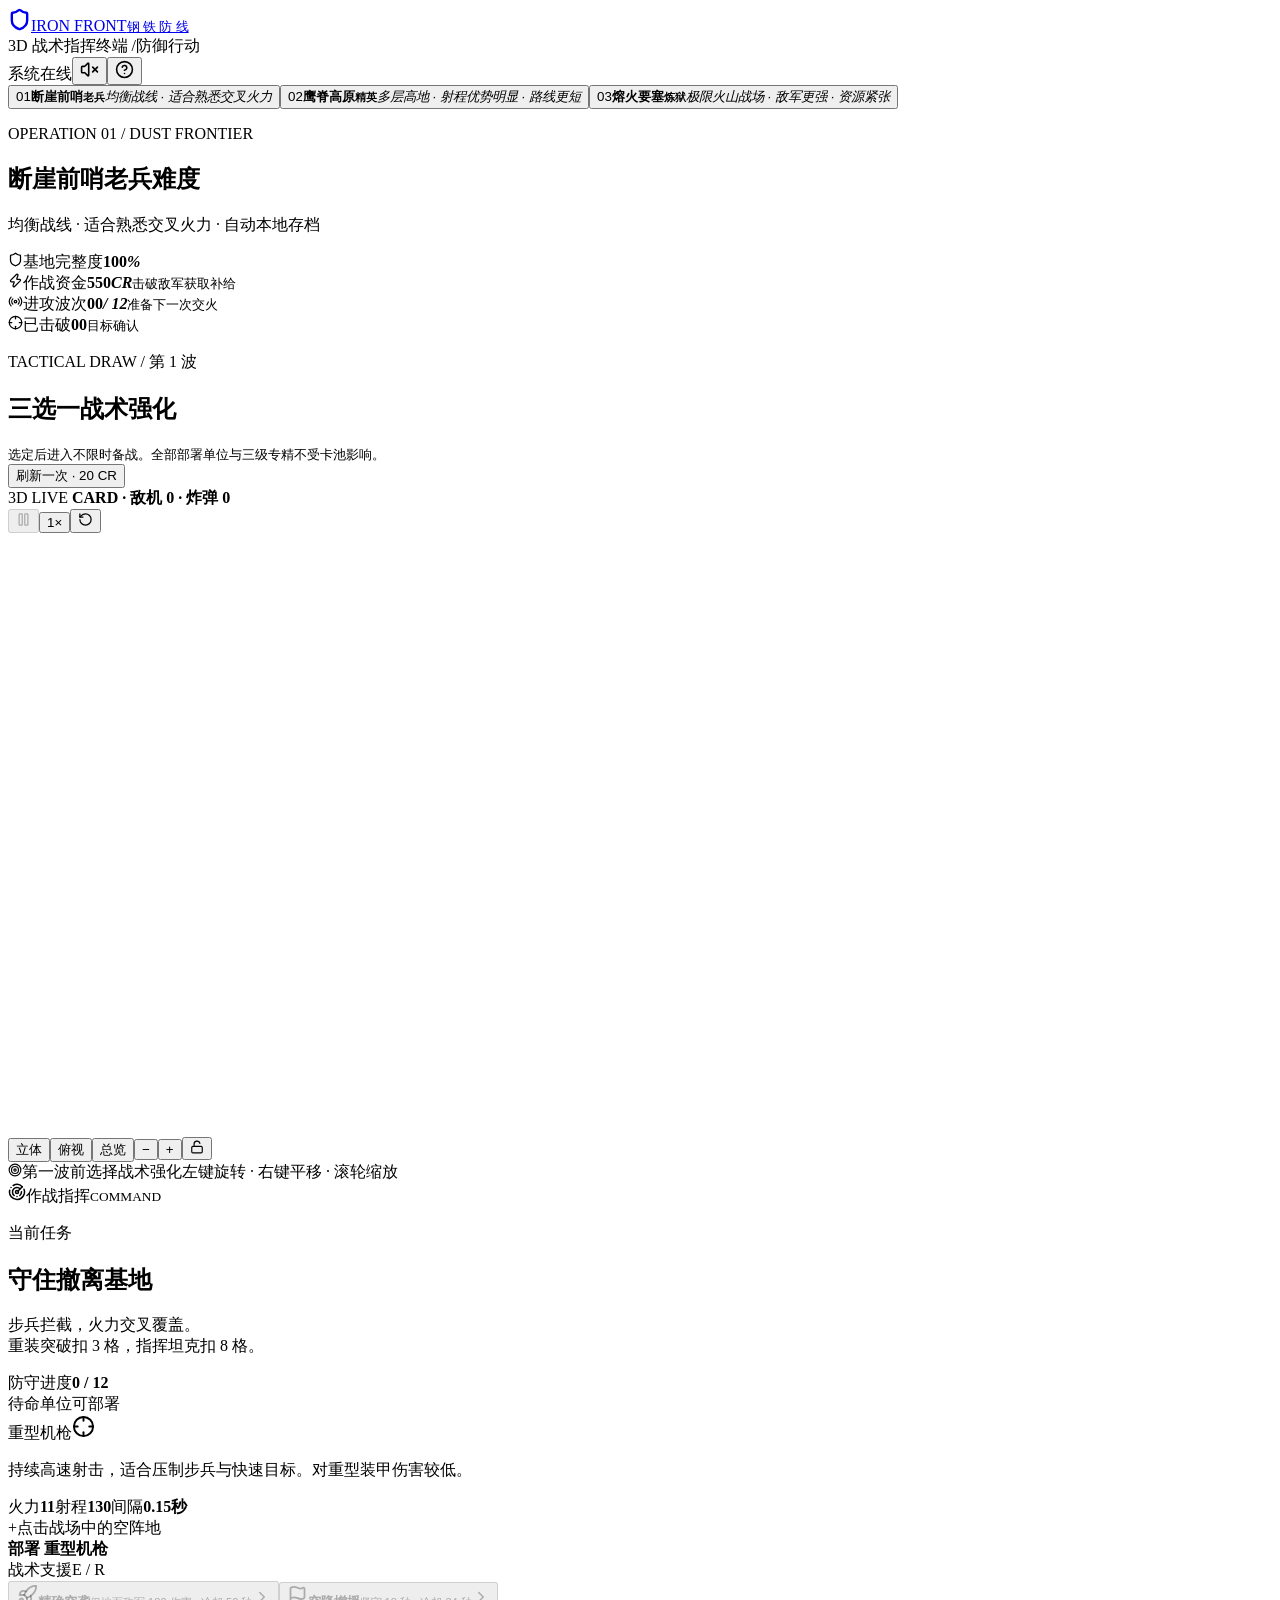
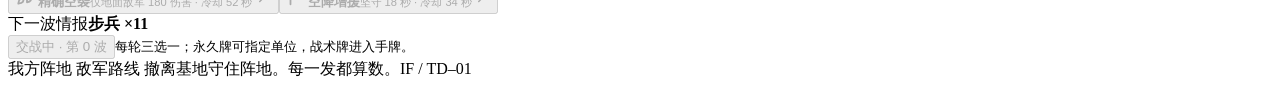
==== index.html @ 35dd3dc2 "Deploy roaming protected miners" ====
<!DOCTYPE html><html lang="zh-CN" class="dark"><head><meta charSet="utf-8"/><meta name="viewport" content="width=device-width, initial-scale=1"/><link rel="stylesheet" href="/iron-front-defense-3d/_next/static/css/index.DBnkW6WP.css" data-rsc-css-href="/iron-front-defense-3d/_next/static/css/index.DBnkW6WP.css" data-precedence="vite-rsc/importer-resources"/><link rel="modulepreload" fetchPriority="low" href="/iron-front-defense-3d/_next/static/chunks/index-6dhJN3xa.js"/><script src="/iron-front-defense-3d/_next/static/chunks/rolldown-runtime-C087nlSY.js" type="module" async=""></script><script src="/iron-front-defense-3d/_next/static/chunks/framework-DDif0IA6.js" type="module" async=""></script><link rel="modulepreload" href="/iron-front-defense-3d/_next/static/chunks/layout-segment-context-DAwZEQ5w.js" crossorigin=""/><link rel="modulepreload" href="/iron-front-defense-3d/_next/static/chunks/page-BDxdVLSa.js" crossorigin=""/><title>钢铁防线 · IRON FRONT</title><meta name="description" content="部署机枪、坦克、导弹与直升机，守住十二波进攻。现代战争塔防游戏。"/><script>Object.assign(((self[Symbol.for("vinext.navigationRuntime")]??={bootstrap:{routeManifest:null},functions:{}}).bootstrap.rsc??={rsc:[]}),{params:{},nav:{"pathname":"/","searchParams":[]}})</script><link rel="modulepreload" href="/iron-front-defense-3d/_next/static/chunks/index-6dhJN3xa.js" />
</head><body><main class="command-shell"><header class="topbar"><a class="brand" href="./" aria-label="钢铁防线首页"><span class="brand-mark"><svg xmlns="http://www.w3.org/2000/svg" width="23" height="23" viewBox="0 0 24 24" fill="none" stroke="currentColor" stroke-width="2.5" stroke-linecap="round" stroke-linejoin="round" class="lucide lucide-shield" aria-hidden="true"><path d="M20 13c0 5-3.5 7.5-7.66 8.95a1 1 0 0 1-.67-.01C7.5 20.5 4 18 4 13V6a1 1 0 0 1 1-1c2 0 4.5-1.2 6.24-2.72a1.17 1.17 0 0 1 1.52 0C14.51 3.81 17 5 19 5a1 1 0 0 1 1 1z"></path></svg></span><span>IRON FRONT<small>钢 铁 防 线</small></span></a><div class="header-mode"><span class="live-dot"></span>3D 战术指挥终端 <span class="separator">/</span><span>防御行动</span></div><div class="header-actions"><span class="online"><span class="live-dot"></span>系统在线</span><button class="icon-button" title="开启音效" aria-label="开启音效"><svg xmlns="http://www.w3.org/2000/svg" width="19" height="19" viewBox="0 0 24 24" fill="none" stroke="currentColor" stroke-width="2" stroke-linecap="round" stroke-linejoin="round" class="lucide lucide-volume-x" aria-hidden="true"><path d="M11 4.702a.705.705 0 0 0-1.203-.498L6.413 7.587A1.4 1.4 0 0 1 5.416 8H3a1 1 0 0 0-1 1v6a1 1 0 0 0 1 1h2.416a1.4 1.4 0 0 1 .997.413l3.383 3.384A.705.705 0 0 0 11 19.298z"></path><line x1="22" x2="16" y1="9" y2="15"></line><line x1="16" x2="22" y1="9" y2="15"></line></svg></button><button class="icon-button " aria-expanded="false" title="操作说明" aria-label="操作说明"><svg xmlns="http://www.w3.org/2000/svg" width="19" height="19" viewBox="0 0 24 24" fill="none" stroke="currentColor" stroke-width="2" stroke-linecap="round" stroke-linejoin="round" class="lucide lucide-circle-question-mark" aria-hidden="true"><circle cx="12" cy="12" r="10"></circle><path d="M9.09 9a3 3 0 0 1 5.83 1c0 2-3 3-3 3"></path><path d="M12 17h.01"></path></svg></button></div></header><section class="map-selector" aria-label="战役地图"><button class="active"><span>0<!-- -->1</span><strong>断崖前哨<small>老兵</small></strong><em>均衡战线 · 适合熟悉交叉火力</em></button><button class=""><span>0<!-- -->2</span><strong>鹰脊高原<small>精英</small></strong><em>多层高地 · 射程优势明显 · 路线更短</em></button><button class=""><span>0<!-- -->3</span><strong>熔火要塞<small>炼狱</small></strong><em>极限火山战场 · 敌军更强 · 资源紧张</em></button></section><section class="mission-bar"><div><p class="eyebrow">OPERATION 0<!-- -->1<!-- --> <span>/</span> <!-- -->DUST FRONTIER</p><h1>断崖前哨<span class="difficulty">老兵<!-- -->难度</span></h1><p class="mission-description">均衡战线 · 适合熟悉交叉火力<!-- --> · 自动本地存档</p></div><div class="stats"><div class="stat"><span><svg xmlns="http://www.w3.org/2000/svg" width="15" height="15" viewBox="0 0 24 24" fill="none" stroke="currentColor" stroke-width="2" stroke-linecap="round" stroke-linejoin="round" class="lucide lucide-shield" aria-hidden="true"><path d="M20 13c0 5-3.5 7.5-7.66 8.95a1 1 0 0 1-.67-.01C7.5 20.5 4 18 4 13V6a1 1 0 0 1 1-1c2 0 4.5-1.2 6.24-2.72a1.17 1.17 0 0 1 1.52 0C14.51 3.81 17 5 19 5a1 1 0 0 1 1 1z"></path></svg>基地完整度</span><strong class="mint">100<em>%</em></strong><div data-complete="" aria-valuemax="100" aria-valuemin="0" aria-valuenow="100" aria-valuetext="100%" role="progressbar" data-slot="progress" aria-label="基地完整度" class="flex flex-wrap gap-3 health-track"><div data-complete="" data-slot="progress-track" class="bg-muted h-1 rounded-full relative flex w-full items-center overflow-x-hidden"><div data-complete="" style="inset-inline-start:0;height:inherit;width:100%" data-slot="progress-indicator" class="bg-primary h-full transition-all"></div></div><span role="presentation" style="clip-path:inset(50%);overflow:hidden;white-space:nowrap;border:0;padding:0;width:1px;height:1px;margin:-1px;position:fixed;top:0;left:0">x</span></div></div><div class="stat"><span><svg xmlns="http://www.w3.org/2000/svg" width="15" height="15" viewBox="0 0 24 24" fill="none" stroke="currentColor" stroke-width="2" stroke-linecap="round" stroke-linejoin="round" class="lucide lucide-zap" aria-hidden="true"><path d="M15.914 4a1.5 1.5 0 00-2.474-1.561l-9 9A1.5 1.5 0 005.5 14h4.002a.5.5 0 01.471.666L8.086 20a1.5 1.5 0 002.475 1.56l9-9A1.5 1.5 0 0018.5 10h-3.997a.5.5 0 01-.472-.667z"></path></svg>作战资金</span><strong class="amber">550<em>CR</em></strong><small>击破敌军获取补给</small></div><div class="stat"><span><svg xmlns="http://www.w3.org/2000/svg" width="15" height="15" viewBox="0 0 24 24" fill="none" stroke="currentColor" stroke-width="2" stroke-linecap="round" stroke-linejoin="round" class="lucide lucide-radio" aria-hidden="true"><path d="M16.247 7.761a6 6 0 0 1 0 8.478"></path><path d="M19.075 4.933a10 10 0 0 1 0 14.134"></path><path d="M4.925 19.067a10 10 0 0 1 0-14.134"></path><path d="M7.753 16.239a6 6 0 0 1 0-8.478"></path><circle cx="12" cy="12" r="2"></circle></svg>进攻波次</span><strong>00<em>/ 12</em></strong><small>准备下一次交火</small></div><div class="stat kill-stat"><span><svg xmlns="http://www.w3.org/2000/svg" width="15" height="15" viewBox="0 0 24 24" fill="none" stroke="currentColor" stroke-width="2" stroke-linecap="round" stroke-linejoin="round" class="lucide lucide-crosshair" aria-hidden="true"><circle cx="12" cy="12" r="10"></circle><line x1="22" x2="18" y1="12" y2="12"></line><line x1="6" x2="2" y1="12" y2="12"></line><line x1="12" x2="12" y1="6" y2="2"></line><line x1="12" x2="12" y1="22" y2="18"></line></svg>已击破</span><strong>00</strong><small>目标确认</small></div></div></section><section class="card-draft" role="dialog" aria-modal="true" aria-label="本轮战术抽卡"><div class="draft-header"><div><p class="eyebrow">TACTICAL DRAW / 第 <!-- -->1<!-- --> 波</p><h2>三选一战术强化</h2><small>选定后进入不限时备战。全部部署单位与三级专精不受卡池影响。</small></div><button>刷新一次 · <!-- -->20<!-- --> CR</button></div><div class="draft-grid"></div></section><div class="game-layout"><section class="battle-column" aria-label="战场与武器部署"><div class="battlefield"><div class="battle-hud"><span><span class="live-dot"></span>3D LIVE<!-- --> <b>CARD<!-- --> · 敌机 <!-- -->0<!-- --> · 炸弹<!-- --> <!-- -->0</b></span><div><button class="map-control" disabled="" aria-label="暂停游戏"><svg xmlns="http://www.w3.org/2000/svg" width="15" height="15" viewBox="0 0 24 24" fill="none" stroke="currentColor" stroke-width="2" stroke-linecap="round" stroke-linejoin="round" class="lucide lucide-pause" aria-hidden="true"><rect x="14" y="3" width="5" height="18" rx="1"></rect><rect x="5" y="3" width="5" height="18" rx="1"></rect></svg></button><button class="map-control speed" aria-label="切换游戏速度">1<!-- -->×</button><button class="map-control" aria-label="重新开始" title="重新开始"><svg xmlns="http://www.w3.org/2000/svg" width="15" height="15" viewBox="0 0 24 24" fill="none" stroke="currentColor" stroke-width="2" stroke-linecap="round" stroke-linejoin="round" class="lucide lucide-rotate-ccw" aria-hidden="true"><path d="M3 12a9 9 0 1 0 9-9 9.75 9.75 0 0 0-6.74 2.74L3 8"></path><path d="M3 3v5h5"></path></svg></button></div></div><div class="map-surface three-dimensional "><canvas width="960" height="600" aria-label="3D 战场，拖动旋转视角，滚轮缩放；点击阵地部署单位"></canvas><div class="deployment-pads "><button class="deployment-pad " style="left:0%;top:0%;display:none" title="部署阵地 1" aria-label="选择阵地1并打开单位列表"></button><button class="deployment-pad " style="left:0%;top:0%;display:none" title="部署阵地 2" aria-label="选择阵地2并打开单位列表"></button><button class="deployment-pad " style="left:0%;top:0%;display:none" title="部署阵地 3" aria-label="选择阵地3并打开单位列表"></button><button class="deployment-pad " style="left:0%;top:0%;display:none" title="部署阵地 4" aria-label="选择阵地4并打开单位列表"></button><button class="deployment-pad " style="left:0%;top:0%;display:none" title="部署阵地 5" aria-label="选择阵地5并打开单位列表"></button><button class="deployment-pad " style="left:0%;top:0%;display:none" title="部署阵地 6" aria-label="选择阵地6并打开单位列表"></button><button class="deployment-pad " style="left:0%;top:0%;display:none" title="部署阵地 7" aria-label="选择阵地7并打开单位列表"></button><button class="deployment-pad " style="left:0%;top:0%;display:none" title="部署阵地 8" aria-label="选择阵地8并打开单位列表"></button><button class="deployment-pad " style="left:0%;top:0%;display:none" title="部署阵地 9" aria-label="选择阵地9并打开单位列表"></button><button class="deployment-pad " style="left:0%;top:0%;display:none" title="部署阵地 10" aria-label="选择阵地10并打开单位列表"></button><button class="deployment-pad " style="left:0%;top:0%;display:none" title="部署阵地 11" aria-label="选择阵地11并打开单位列表"></button><button class="deployment-pad " style="left:0%;top:0%;display:none" title="部署阵地 12" aria-label="选择阵地12并打开单位列表"></button><button class="deployment-pad " style="left:0%;top:0%;display:none" title="部署阵地 13" aria-label="选择阵地13并打开单位列表"></button><button class="deployment-pad " style="left:0%;top:0%;display:none" title="部署阵地 14" aria-label="选择阵地14并打开单位列表"></button></div><div class="camera-toolbar"><button class="chosen">立体</button><button class="">俯视</button><button class="">总览</button><span></span><button aria-label="缩小视角">−</button><button aria-label="放大视角">+</button><span></span><button class="" aria-label="锁定游戏视角" title="锁定游戏视角"><svg xmlns="http://www.w3.org/2000/svg" width="14" height="14" viewBox="0 0 24 24" fill="none" stroke="currentColor" stroke-width="2" stroke-linecap="round" stroke-linejoin="round" class="lucide lucide-lock-open" aria-hidden="true"><rect width="18" height="11" x="3" y="11" rx="2" ry="2"></rect><path d="M7 11V7a5 5 0 0 1 9.9-1"></path></svg></button></div></div><div class="map-bottom"><span><svg xmlns="http://www.w3.org/2000/svg" width="14" height="14" viewBox="0 0 24 24" fill="none" stroke="currentColor" stroke-width="2" stroke-linecap="round" stroke-linejoin="round" class="lucide lucide-target" aria-hidden="true"><circle cx="12" cy="12" r="10"></circle><circle cx="12" cy="12" r="6"></circle><circle cx="12" cy="12" r="2"></circle></svg><span role="status">第一波前选择战术强化</span></span><span class="map-coordinate">左键旋转 · 右键平移 · 滚轮缩放</span></div></div></section><aside class="command-panel"><div class="panel-title"><span><svg xmlns="http://www.w3.org/2000/svg" width="18" height="18" viewBox="0 0 24 24" fill="none" stroke="currentColor" stroke-width="2" stroke-linecap="round" stroke-linejoin="round" class="lucide lucide-radar" aria-hidden="true"><path d="M19.07 4.93A10 10 0 0 0 6.99 3.34"></path><path d="M4 6h.01"></path><path d="M2.29 9.62A10 10 0 1 0 21.31 8.35"></path><path d="M16.24 7.76A6 6 0 1 0 8.23 16.67"></path><path d="M12 18h.01"></path><path d="M17.99 11.66A6 6 0 0 1 15.77 16.67"></path><circle cx="12" cy="12" r="2"></circle><path d="m13.41 10.59 5.66-5.66"></path></svg>作战指挥</span><small>COMMAND</small></div><section class="objective"><p class="eyebrow">当前任务</p><h2>守住撤离基地</h2><p>步兵拦截，火力交叉覆盖。<br/>重装突破扣 3 格，指挥坦克扣 8 格。</p><div class="objective-progress"><span>防守进度</span><strong>0<!-- --> / 12</strong></div><div class="wave-segments"><i class=""></i><i class=""></i><i class=""></i><i class=""></i><i class=""></i><i class=""></i><i class=""></i><i class=""></i><i class=""></i><i class=""></i><i class=""></i><i class=""></i></div></section><section class="unit-details"><div class="section-label"><span>待命单位</span><span class="mint">可部署</span></div><div class="unit-title"><span>重型机枪</span><svg xmlns="http://www.w3.org/2000/svg" width="23" height="23" viewBox="0 0 24 24" fill="none" stroke="currentColor" stroke-width="2" stroke-linecap="round" stroke-linejoin="round" class="lucide lucide-crosshair" aria-hidden="true"><circle cx="12" cy="12" r="10"></circle><line x1="22" x2="18" y1="12" y2="12"></line><line x1="6" x2="2" y1="12" y2="12"></line><line x1="12" x2="12" y1="6" y2="2"></line><line x1="12" x2="12" y1="22" y2="18"></line></svg></div><p>持续高速射击，适合压制步兵与快速目标。对重型装甲伤害较低。</p><div class="unit-stats"><span>火力<strong>11</strong></span><span>射程<strong>130</strong></span><span>间隔<strong>0.15<!-- -->秒</strong></span></div><div class="deploy-tip"><span class="plus-box">+</span><span>点击战场中的空阵地<br/><strong>部署 <!-- -->重型机枪</strong></span></div></section><section class="air-support"><div class="section-label"><span>战术支援</span><span class="support-key">E / R</span></div><button disabled=""><span class="air-icon"><svg xmlns="http://www.w3.org/2000/svg" width="22" height="22" viewBox="0 0 24 24" fill="none" stroke="currentColor" stroke-width="2" stroke-linecap="round" stroke-linejoin="round" class="lucide lucide-rocket" aria-hidden="true"><path d="M12 15v5s3.03-.55 4-2c1.08-1.62 0-5 0-5"></path><path d="M4.5 16.5c-1.5 1.26-2 5-2 5s3.74-.5 5-2c.71-.84.7-2.13-.09-2.91a2.18 2.18 0 0 0-2.91-.09"></path><path d="M9 12a22 22 0 0 1 2-3.95A12.88 12.88 0 0 1 22 2c0 2.72-.78 7.5-6 11a22.4 22.4 0 0 1-4 2z"></path><path d="M9 12H4s.55-3.03 2-4c1.62-1.08 5 .05 5 .05"></path></svg></span><span><strong>精确空袭</strong><small>仅地面敌军 180 伤害 · 冷却 52 秒</small></span><svg xmlns="http://www.w3.org/2000/svg" width="18" height="18" viewBox="0 0 24 24" fill="none" stroke="currentColor" stroke-width="2" stroke-linecap="round" stroke-linejoin="round" class="lucide lucide-chevron-right" aria-hidden="true"><path d="m9 18 6-6-6-6"></path></svg></button><button disabled=""><span class="air-icon"><svg xmlns="http://www.w3.org/2000/svg" width="21" height="21" viewBox="0 0 24 24" fill="none" stroke="currentColor" stroke-width="2" stroke-linecap="round" stroke-linejoin="round" class="lucide lucide-flag" aria-hidden="true"><path d="M4 22V4a1 1 0 0 1 .4-.8A6 6 0 0 1 8 2c3 0 5 2 7.333 2q2 0 3.067-.8A1 1 0 0 1 20 4v10a1 1 0 0 1-.4.8A6 6 0 0 1 16 16c-3 0-5-2-8-2a6 6 0 0 0-4 1.528"></path></svg></span><span><strong>空降增援</strong><small>坚守 18 秒 · 冷却 34 秒</small></span><svg xmlns="http://www.w3.org/2000/svg" width="18" height="18" viewBox="0 0 24 24" fill="none" stroke="currentColor" stroke-width="2" stroke-linecap="round" stroke-linejoin="round" class="lucide lucide-chevron-right" aria-hidden="true"><path d="m9 18 6-6-6-6"></path></svg></button></section><div class="wave-control"><div class="next-wave"><span>下一波情报</span><strong>步兵 ×11</strong></div><button class="primary start-wave" disabled=""><span class="live-dot"></span>交战中 · 第 <!-- -->0<!-- --> 波</button><small>每轮三选一；永久牌可指定单位，战术牌进入手牌。</small></div></aside></div><footer><span><span class="legend-dot friendly"></span>我方阵地 <span class="legend-dot hostile"></span>敌军路线 <span class="legend-dot base"></span>撤离基地</span><span>守住阵地。每一发都算数。<span class="footer-code">IF / TD–01</span></span></footer></main><script type="module" src="/iron-front-defense-3d/_next/static/chunks/index-6dhJN3xa.js" id="_R_" async=""></script><script>((self[Symbol.for("vinext.navigationRuntime")]??={bootstrap:{routeManifest:null},functions:{}}).bootstrap.rsc??={rsc:[]}).rsc.push("2:I[\"3bb4c73cb361\",[],\"Children\",1]\n")</script><script>((self[Symbol.for("vinext.navigationRuntime")]??={bootstrap:{routeManifest:null},functions:{}}).bootstrap.rsc??={rsc:[]}).rsc.push("3:I[\"0bef8629d058\",[],\"GlobalErrorBoundary\",1]\n")</script><script>((self[Symbol.for("vinext.navigationRuntime")]??={bootstrap:{routeManifest:null},functions:{}}).bootstrap.rsc??={rsc:[]}).rsc.push("4:I[\"a7f3f1d63985\",[],\"default\",1]\n")</script><script>((self[Symbol.for("vinext.navigationRuntime")]??={bootstrap:{routeManifest:null},functions:{}}).bootstrap.rsc??={rsc:[]}).rsc.push("5:I[\"0bef8629d058\",[],\"ErrorBoundary\",1]\n")</script><script>((self[Symbol.for("vinext.navigationRuntime")]??={bootstrap:{routeManifest:null},functions:{}}).bootstrap.rsc??={rsc:[]}).rsc.push("6:I[\"bcc88b3729e4\",[],\"LayoutSegmentProvider\",1]\n")</script><script>((self[Symbol.for("vinext.navigationRuntime")]??={bootstrap:{routeManifest:null},functions:{}}).bootstrap.rsc??={rsc:[]}).rsc.push("7:I[\"3bb4c73cb361\",[],\"Slot\",1]\n")</script><script>((self[Symbol.for("vinext.navigationRuntime")]??={bootstrap:{routeManifest:null},functions:{}}).bootstrap.rsc??={rsc:[]}).rsc.push("8:I[\"0bef8629d058\",[],\"NotFoundBoundary\",1]\n")</script><script>((self[Symbol.for("vinext.navigationRuntime")]??={bootstrap:{routeManifest:null},functions:{}}).bootstrap.rsc??={rsc:[]}).rsc.push("9:I[\"fdec6512cad3\",[],\"AppRouterScrollTarget\",1]\n")</script><script>((self[Symbol.for("vinext.navigationRuntime")]??={bootstrap:{routeManifest:null},functions:{}}).bootstrap.rsc??={rsc:[]}).rsc.push("a:I[\"0bef8629d058\",[],\"RedirectBoundary\",1]\n")</script><script>((self[Symbol.for("vinext.navigationRuntime")]??={bootstrap:{routeManifest:null},functions:{}}).bootstrap.rsc??={rsc:[]}).rsc.push(":HL[\"/iron-front-defense-3d/_next/static/css/index.DBnkW6WP.css\",\"style\"     ]\n")</script><script>((self[Symbol.for("vinext.navigationRuntime")]??={bootstrap:{routeManifest:null},functions:{}}).bootstrap.rsc??={rsc:[]}).rsc.push("0:{\"page:/\":\"$L1\",\"layout:/\":[[[\"$\",\"link\",\"css:/iron-front-defense-3d/_next/static/css/index.DBnkW6WP.css\",{\"rel\":\"stylesheet\",\"precedence\":\"vite-rsc/importer-resources\",\"href\":\"/iron-front-defense-3d/_next/static/css/index.DBnkW6WP.css\",\"data-rsc-css-href\":\"/iron-front-defense-3d/_next/static/css/index.DBnkW6WP.css\"}],\"$undefined\"],[\"$\",\"html\",null,{\"lang\":\"zh-CN\",\"className\":\"dark\",\"children\":[\"$\",\"body\",null,{\"children\":[\"$\",\"$L2\",null,{}]}]}]],\"route:/\":[[[\"$\",\"meta\",null,{\"charSet\":\"utf-8\"}],[[\"$\",\"title\",\"0\",{\"children\":\"钢铁防线 · IRON FRONT\"}],[\"$\",\"meta\",\"1\",{\"name\":\"description\",\"content\":\"部署机枪、坦克、导弹与直升机，守住十二波进攻。现代战争塔防游戏。\"}]],[[\"$\",\"meta\",\"0\",{\"name\":\"viewport\",\"content\":\"width=device-width, initial-scale=1\"}]]],[\"$\",\"$L3\",null,{\"fallback\":\"$4\",\"children\":[\"$\",\"$L5\",null,{\"fallback\":\"$4\",\"children\":[\"$\",\"$L6\",null,{\"providerId\":\"layout:/\",\"segmentMap\":{\"children\":[]},\"children\":[\"$\",\"$L7\",null,{\"id\":\"layout:/\",\"parallelSlots\":\"$undefined\",\"children\":[\"$\",\"$L8\",null,{\"resetKey\":\"\",\"fallback\":[[\"$\",\"title\",null,{\"children\":\"404: This page could not be found.\"}],[\"$\",\"div\",null,{\"style\":{\"fontFamily\":\"system-ui,\\\"Segoe UI\\\",Roboto,Helvetica,Arial,sans-serif,\\\"Apple Color Emoji\\\",\\\"Segoe UI Emoji\\\"\",\"height\":\"100vh\",\"textAlign\":\"center\",\"display\":\"flex\",\"flexDirection\":\"column\",\"alignItems\":\"center\",\"justifyContent\":\"center\"},\"children\":[\"$\",\"div\",null,{\"children\":[[\"$\",\"style\",null,{\"dangerouslySetInnerHTML\":{\"__html\":\"body{color:#000;background:#fff;margin:0}.next-error-h1{border-right:1px solid rgba(0,0,0,.3)}@media (prefers-color-scheme:dark){body{color:#fff;background:#000}.next-error-h1{border-right:1px solid rgba(255,255,255,.3)}}\"}}],[\"$\",\"h1\",null,{\"className\":\"next-error-h1\",\"style\":{\"display\":\"inline-block\",\"margin\":\"0 20px 0 0\",\"padding\":\"0 23px 0 0\",\"fontSize\":24,\"fontWeight\":500,\"verticalAlign\":\"top\",\"lineHeight\":\"49px\"},\"children\":404}],[\"$\",\"div\",null,{\"style\":{\"display\":\"inline-block\"},\"children\":[\"$\",\"h2\",null,{\"style\":{\"fontSize\":14,\"fontWeight\":400,\"lineHeight\":\"49px\",\"margin\":0},\"children\":\"This page could not be found.\"}]}]]}]}]],\"children\":[\"$\",\"$L9\",null,{\"children\":[\"$\",\"$La\",null,{\"children\":[[\"$\",\"$L6\",null,{\"providerId\":\"page:/\",\"segmentMap\":{\"children\":[\"__PAGE__\"]},\"children\":[\"$\",\"$L7\",null,{\"id\":\"page:/\"}]}],null]}]}]}]}]}]}]}],null,null],\"__route\":\"route:/\",\"__interceptionContext\":null,\"__layoutIds\":[\"layout:/\"],\"__rootLayout\":\"/\",\"__bfcacheSegmentIdentities\":{\"layout:/\":\"[\\\"layout\\\",\\\"layout:/\\\",\\\"root-boundary:/\\\",\\\"\\\"]\",\"page:/\":\"[\\\"page\\\",\\\"page:/\\\",\\\"root-boundary:/\\\",\\\"\\\"]\"},\"__srcPage\":[\"page\"],\"__layoutFlags\":{\"layout:/\":\"s\"},\"__artifactCompatibility\":{\"schemaVersion\":1,\"graphVersion\":\"app-route-graph:1177fd80f83fa7b0\",\"deploymentVersion\":\"ec0ced28-0fc9-4fa0-a1a7-cfcd2005d824\",\"appElementsSchemaVersion\":1,\"rscPayloadSchemaVersion\":1,\"rootBoundaryId\":\"/\",\"renderEpoch\":null}}\n")</script><script>((self[Symbol.for("vinext.navigationRuntime")]??={bootstrap:{routeManifest:null},functions:{}}).bootstrap.rsc??={rsc:[]}).rsc.push("b:I[\"6efdf509a785\",[],\"default\",1]\n")</script><script>((self[Symbol.for("vinext.navigationRuntime")]??={bootstrap:{routeManifest:null},functions:{}}).bootstrap.rsc??={rsc:[]}).rsc.push("1:[\"$\",\"$Lb\",null,{\"params\":\"$@c\",\"searchParams\":\"$@d\"}]\n")</script><script>((self[Symbol.for("vinext.navigationRuntime")]??={bootstrap:{routeManifest:null},functions:{}}).bootstrap.rsc??={rsc:[]}).rsc.push("c:{}\n")</script><script>((self[Symbol.for("vinext.navigationRuntime")]??={bootstrap:{routeManifest:null},functions:{}}).bootstrap.rsc??={rsc:[]}).rsc.push("d:{}\n")</script><script>Object.assign(((self[Symbol.for("vinext.navigationRuntime")]??={bootstrap:{routeManifest:null},functions:{}}).bootstrap.rsc??={rsc:[]}),{"initialCacheKind":"dynamic"});((self[Symbol.for("vinext.navigationRuntime")]??={bootstrap:{routeManifest:null},functions:{}}).bootstrap.rsc??={rsc:[]}).done=true</script></body></html>
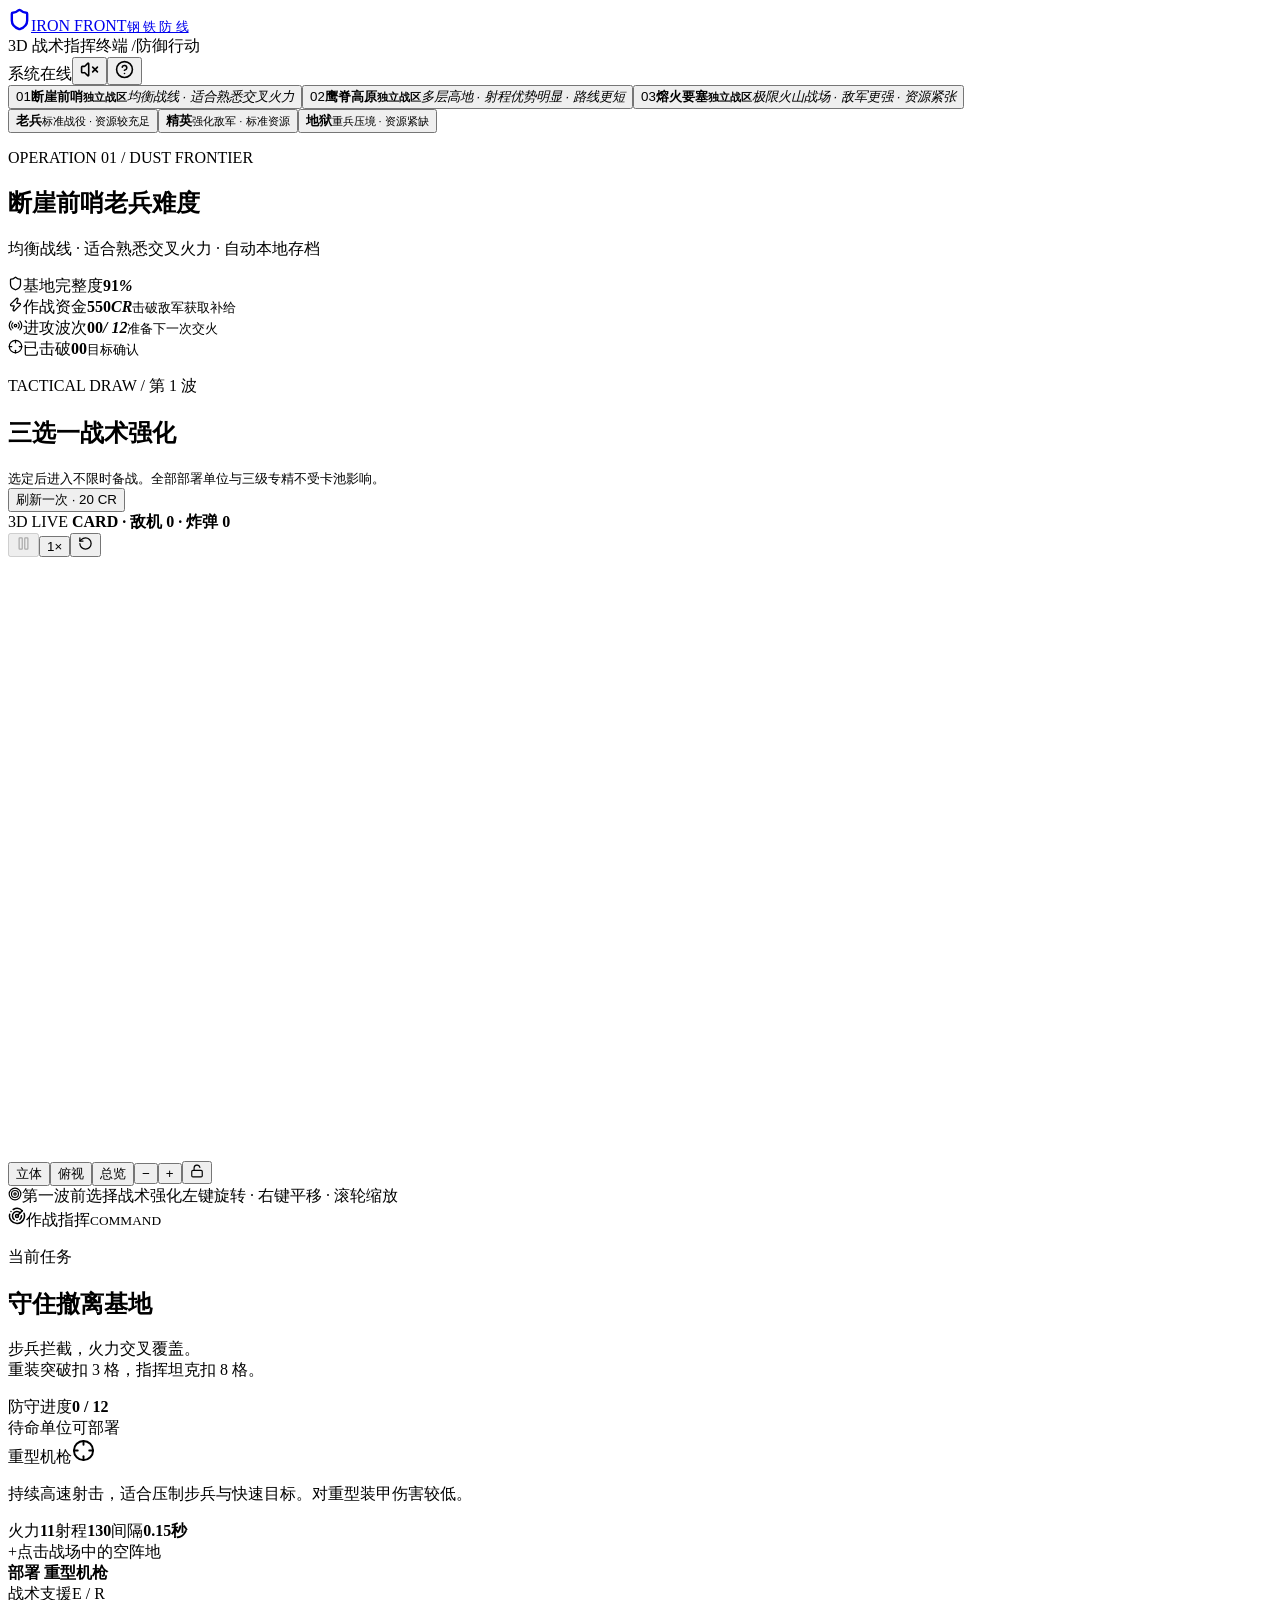
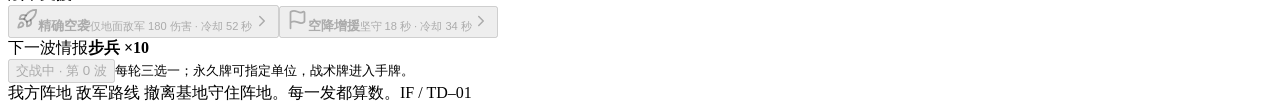
==== commit 12cf9c6c: "Deploy three difficulty modes" ====
--- a/index.html
+++ b/index.html
@@ -1,2 +1,2 @@
-<!DOCTYPE html><html lang="zh-CN" class="dark"><head><meta charSet="utf-8"/><meta name="viewport" content="width=device-width, initial-scale=1"/><link rel="stylesheet" href="/iron-front-defense-3d/_next/static/css/index.DBnkW6WP.css" data-rsc-css-href="/iron-front-defense-3d/_next/static/css/index.DBnkW6WP.css" data-precedence="vite-rsc/importer-resources"/><link rel="modulepreload" fetchPriority="low" href="/iron-front-defense-3d/_next/static/chunks/index-6dhJN3xa.js"/><script src="/iron-front-defense-3d/_next/static/chunks/rolldown-runtime-C087nlSY.js" type="module" async=""></script><script src="/iron-front-defense-3d/_next/static/chunks/framework-DDif0IA6.js" type="module" async=""></script><link rel="modulepreload" href="/iron-front-defense-3d/_next/static/chunks/layout-segment-context-DAwZEQ5w.js" crossorigin=""/><link rel="modulepreload" href="/iron-front-defense-3d/_next/static/chunks/page-BDxdVLSa.js" crossorigin=""/><title>钢铁防线 · IRON FRONT</title><meta name="description" content="部署机枪、坦克、导弹与直升机，守住十二波进攻。现代战争塔防游戏。"/><script>Object.assign(((self[Symbol.for("vinext.navigationRuntime")]??={bootstrap:{routeManifest:null},functions:{}}).bootstrap.rsc??={rsc:[]}),{params:{},nav:{"pathname":"/","searchParams":[]}})</script><link rel="modulepreload" href="/iron-front-defense-3d/_next/static/chunks/index-6dhJN3xa.js" />
-</head><body><main class="command-shell"><header class="topbar"><a class="brand" href="./" aria-label="钢铁防线首页"><span class="brand-mark"><svg xmlns="http://www.w3.org/2000/svg" width="23" height="23" viewBox="0 0 24 24" fill="none" stroke="currentColor" stroke-width="2.5" stroke-linecap="round" stroke-linejoin="round" class="lucide lucide-shield" aria-hidden="true"><path d="M20 13c0 5-3.5 7.5-7.66 8.95a1 1 0 0 1-.67-.01C7.5 20.5 4 18 4 13V6a1 1 0 0 1 1-1c2 0 4.5-1.2 6.24-2.72a1.17 1.17 0 0 1 1.52 0C14.51 3.81 17 5 19 5a1 1 0 0 1 1 1z"></path></svg></span><span>IRON FRONT<small>钢 铁 防 线</small></span></a><div class="header-mode"><span class="live-dot"></span>3D 战术指挥终端 <span class="separator">/</span><span>防御行动</span></div><div class="header-actions"><span class="online"><span class="live-dot"></span>系统在线</span><button class="icon-button" title="开启音效" aria-label="开启音效"><svg xmlns="http://www.w3.org/2000/svg" width="19" height="19" viewBox="0 0 24 24" fill="none" stroke="currentColor" stroke-width="2" stroke-linecap="round" stroke-linejoin="round" class="lucide lucide-volume-x" aria-hidden="true"><path d="M11 4.702a.705.705 0 0 0-1.203-.498L6.413 7.587A1.4 1.4 0 0 1 5.416 8H3a1 1 0 0 0-1 1v6a1 1 0 0 0 1 1h2.416a1.4 1.4 0 0 1 .997.413l3.383 3.384A.705.705 0 0 0 11 19.298z"></path><line x1="22" x2="16" y1="9" y2="15"></line><line x1="16" x2="22" y1="9" y2="15"></line></svg></button><button class="icon-button " aria-expanded="false" title="操作说明" aria-label="操作说明"><svg xmlns="http://www.w3.org/2000/svg" width="19" height="19" viewBox="0 0 24 24" fill="none" stroke="currentColor" stroke-width="2" stroke-linecap="round" stroke-linejoin="round" class="lucide lucide-circle-question-mark" aria-hidden="true"><circle cx="12" cy="12" r="10"></circle><path d="M9.09 9a3 3 0 0 1 5.83 1c0 2-3 3-3 3"></path><path d="M12 17h.01"></path></svg></button></div></header><section class="map-selector" aria-label="战役地图"><button class="active"><span>0<!-- -->1</span><strong>断崖前哨<small>老兵</small></strong><em>均衡战线 · 适合熟悉交叉火力</em></button><button class=""><span>0<!-- -->2</span><strong>鹰脊高原<small>精英</small></strong><em>多层高地 · 射程优势明显 · 路线更短</em></button><button class=""><span>0<!-- -->3</span><strong>熔火要塞<small>炼狱</small></strong><em>极限火山战场 · 敌军更强 · 资源紧张</em></button></section><section class="mission-bar"><div><p class="eyebrow">OPERATION 0<!-- -->1<!-- --> <span>/</span> <!-- -->DUST FRONTIER</p><h1>断崖前哨<span class="difficulty">老兵<!-- -->难度</span></h1><p class="mission-description">均衡战线 · 适合熟悉交叉火力<!-- --> · 自动本地存档</p></div><div class="stats"><div class="stat"><span><svg xmlns="http://www.w3.org/2000/svg" width="15" height="15" viewBox="0 0 24 24" fill="none" stroke="currentColor" stroke-width="2" stroke-linecap="round" stroke-linejoin="round" class="lucide lucide-shield" aria-hidden="true"><path d="M20 13c0 5-3.5 7.5-7.66 8.95a1 1 0 0 1-.67-.01C7.5 20.5 4 18 4 13V6a1 1 0 0 1 1-1c2 0 4.5-1.2 6.24-2.72a1.17 1.17 0 0 1 1.52 0C14.51 3.81 17 5 19 5a1 1 0 0 1 1 1z"></path></svg>基地完整度</span><strong class="mint">100<em>%</em></strong><div data-complete="" aria-valuemax="100" aria-valuemin="0" aria-valuenow="100" aria-valuetext="100%" role="progressbar" data-slot="progress" aria-label="基地完整度" class="flex flex-wrap gap-3 health-track"><div data-complete="" data-slot="progress-track" class="bg-muted h-1 rounded-full relative flex w-full items-center overflow-x-hidden"><div data-complete="" style="inset-inline-start:0;height:inherit;width:100%" data-slot="progress-indicator" class="bg-primary h-full transition-all"></div></div><span role="presentation" style="clip-path:inset(50%);overflow:hidden;white-space:nowrap;border:0;padding:0;width:1px;height:1px;margin:-1px;position:fixed;top:0;left:0">x</span></div></div><div class="stat"><span><svg xmlns="http://www.w3.org/2000/svg" width="15" height="15" viewBox="0 0 24 24" fill="none" stroke="currentColor" stroke-width="2" stroke-linecap="round" stroke-linejoin="round" class="lucide lucide-zap" aria-hidden="true"><path d="M15.914 4a1.5 1.5 0 00-2.474-1.561l-9 9A1.5 1.5 0 005.5 14h4.002a.5.5 0 01.471.666L8.086 20a1.5 1.5 0 002.475 1.56l9-9A1.5 1.5 0 0018.5 10h-3.997a.5.5 0 01-.472-.667z"></path></svg>作战资金</span><strong class="amber">550<em>CR</em></strong><small>击破敌军获取补给</small></div><div class="stat"><span><svg xmlns="http://www.w3.org/2000/svg" width="15" height="15" viewBox="0 0 24 24" fill="none" stroke="currentColor" stroke-width="2" stroke-linecap="round" stroke-linejoin="round" class="lucide lucide-radio" aria-hidden="true"><path d="M16.247 7.761a6 6 0 0 1 0 8.478"></path><path d="M19.075 4.933a10 10 0 0 1 0 14.134"></path><path d="M4.925 19.067a10 10 0 0 1 0-14.134"></path><path d="M7.753 16.239a6 6 0 0 1 0-8.478"></path><circle cx="12" cy="12" r="2"></circle></svg>进攻波次</span><strong>00<em>/ 12</em></strong><small>准备下一次交火</small></div><div class="stat kill-stat"><span><svg xmlns="http://www.w3.org/2000/svg" width="15" height="15" viewBox="0 0 24 24" fill="none" stroke="currentColor" stroke-width="2" stroke-linecap="round" stroke-linejoin="round" class="lucide lucide-crosshair" aria-hidden="true"><circle cx="12" cy="12" r="10"></circle><line x1="22" x2="18" y1="12" y2="12"></line><line x1="6" x2="2" y1="12" y2="12"></line><line x1="12" x2="12" y1="6" y2="2"></line><line x1="12" x2="12" y1="22" y2="18"></line></svg>已击破</span><strong>00</strong><small>目标确认</small></div></div></section><section class="card-draft" role="dialog" aria-modal="true" aria-label="本轮战术抽卡"><div class="draft-header"><div><p class="eyebrow">TACTICAL DRAW / 第 <!-- -->1<!-- --> 波</p><h2>三选一战术强化</h2><small>选定后进入不限时备战。全部部署单位与三级专精不受卡池影响。</small></div><button>刷新一次 · <!-- -->20<!-- --> CR</button></div><div class="draft-grid"></div></section><div class="game-layout"><section class="battle-column" aria-label="战场与武器部署"><div class="battlefield"><div class="battle-hud"><span><span class="live-dot"></span>3D LIVE<!-- --> <b>CARD<!-- --> · 敌机 <!-- -->0<!-- --> · 炸弹<!-- --> <!-- -->0</b></span><div><button class="map-control" disabled="" aria-label="暂停游戏"><svg xmlns="http://www.w3.org/2000/svg" width="15" height="15" viewBox="0 0 24 24" fill="none" stroke="currentColor" stroke-width="2" stroke-linecap="round" stroke-linejoin="round" class="lucide lucide-pause" aria-hidden="true"><rect x="14" y="3" width="5" height="18" rx="1"></rect><rect x="5" y="3" width="5" height="18" rx="1"></rect></svg></button><button class="map-control speed" aria-label="切换游戏速度">1<!-- -->×</button><button class="map-control" aria-label="重新开始" title="重新开始"><svg xmlns="http://www.w3.org/2000/svg" width="15" height="15" viewBox="0 0 24 24" fill="none" stroke="currentColor" stroke-width="2" stroke-linecap="round" stroke-linejoin="round" class="lucide lucide-rotate-ccw" aria-hidden="true"><path d="M3 12a9 9 0 1 0 9-9 9.75 9.75 0 0 0-6.74 2.74L3 8"></path><path d="M3 3v5h5"></path></svg></button></div></div><div class="map-surface three-dimensional "><canvas width="960" height="600" aria-label="3D 战场，拖动旋转视角，滚轮缩放；点击阵地部署单位"></canvas><div class="deployment-pads "><button class="deployment-pad " style="left:0%;top:0%;display:none" title="部署阵地 1" aria-label="选择阵地1并打开单位列表"></button><button class="deployment-pad " style="left:0%;top:0%;display:none" title="部署阵地 2" aria-label="选择阵地2并打开单位列表"></button><button class="deployment-pad " style="left:0%;top:0%;display:none" title="部署阵地 3" aria-label="选择阵地3并打开单位列表"></button><button class="deployment-pad " style="left:0%;top:0%;display:none" title="部署阵地 4" aria-label="选择阵地4并打开单位列表"></button><button class="deployment-pad " style="left:0%;top:0%;display:none" title="部署阵地 5" aria-label="选择阵地5并打开单位列表"></button><button class="deployment-pad " style="left:0%;top:0%;display:none" title="部署阵地 6" aria-label="选择阵地6并打开单位列表"></button><button class="deployment-pad " style="left:0%;top:0%;display:none" title="部署阵地 7" aria-label="选择阵地7并打开单位列表"></button><button class="deployment-pad " style="left:0%;top:0%;display:none" title="部署阵地 8" aria-label="选择阵地8并打开单位列表"></button><button class="deployment-pad " style="left:0%;top:0%;display:none" title="部署阵地 9" aria-label="选择阵地9并打开单位列表"></button><button class="deployment-pad " style="left:0%;top:0%;display:none" title="部署阵地 10" aria-label="选择阵地10并打开单位列表"></button><button class="deployment-pad " style="left:0%;top:0%;display:none" title="部署阵地 11" aria-label="选择阵地11并打开单位列表"></button><button class="deployment-pad " style="left:0%;top:0%;display:none" title="部署阵地 12" aria-label="选择阵地12并打开单位列表"></button><button class="deployment-pad " style="left:0%;top:0%;display:none" title="部署阵地 13" aria-label="选择阵地13并打开单位列表"></button><button class="deployment-pad " style="left:0%;top:0%;display:none" title="部署阵地 14" aria-label="选择阵地14并打开单位列表"></button></div><div class="camera-toolbar"><button class="chosen">立体</button><button class="">俯视</button><button class="">总览</button><span></span><button aria-label="缩小视角">−</button><button aria-label="放大视角">+</button><span></span><button class="" aria-label="锁定游戏视角" title="锁定游戏视角"><svg xmlns="http://www.w3.org/2000/svg" width="14" height="14" viewBox="0 0 24 24" fill="none" stroke="currentColor" stroke-width="2" stroke-linecap="round" stroke-linejoin="round" class="lucide lucide-lock-open" aria-hidden="true"><rect width="18" height="11" x="3" y="11" rx="2" ry="2"></rect><path d="M7 11V7a5 5 0 0 1 9.9-1"></path></svg></button></div></div><div class="map-bottom"><span><svg xmlns="http://www.w3.org/2000/svg" width="14" height="14" viewBox="0 0 24 24" fill="none" stroke="currentColor" stroke-width="2" stroke-linecap="round" stroke-linejoin="round" class="lucide lucide-target" aria-hidden="true"><circle cx="12" cy="12" r="10"></circle><circle cx="12" cy="12" r="6"></circle><circle cx="12" cy="12" r="2"></circle></svg><span role="status">第一波前选择战术强化</span></span><span class="map-coordinate">左键旋转 · 右键平移 · 滚轮缩放</span></div></div></section><aside class="command-panel"><div class="panel-title"><span><svg xmlns="http://www.w3.org/2000/svg" width="18" height="18" viewBox="0 0 24 24" fill="none" stroke="currentColor" stroke-width="2" stroke-linecap="round" stroke-linejoin="round" class="lucide lucide-radar" aria-hidden="true"><path d="M19.07 4.93A10 10 0 0 0 6.99 3.34"></path><path d="M4 6h.01"></path><path d="M2.29 9.62A10 10 0 1 0 21.31 8.35"></path><path d="M16.24 7.76A6 6 0 1 0 8.23 16.67"></path><path d="M12 18h.01"></path><path d="M17.99 11.66A6 6 0 0 1 15.77 16.67"></path><circle cx="12" cy="12" r="2"></circle><path d="m13.41 10.59 5.66-5.66"></path></svg>作战指挥</span><small>COMMAND</small></div><section class="objective"><p class="eyebrow">当前任务</p><h2>守住撤离基地</h2><p>步兵拦截，火力交叉覆盖。<br/>重装突破扣 3 格，指挥坦克扣 8 格。</p><div class="objective-progress"><span>防守进度</span><strong>0<!-- --> / 12</strong></div><div class="wave-segments"><i class=""></i><i class=""></i><i class=""></i><i class=""></i><i class=""></i><i class=""></i><i class=""></i><i class=""></i><i class=""></i><i class=""></i><i class=""></i><i class=""></i></div></section><section class="unit-details"><div class="section-label"><span>待命单位</span><span class="mint">可部署</span></div><div class="unit-title"><span>重型机枪</span><svg xmlns="http://www.w3.org/2000/svg" width="23" height="23" viewBox="0 0 24 24" fill="none" stroke="currentColor" stroke-width="2" stroke-linecap="round" stroke-linejoin="round" class="lucide lucide-crosshair" aria-hidden="true"><circle cx="12" cy="12" r="10"></circle><line x1="22" x2="18" y1="12" y2="12"></line><line x1="6" x2="2" y1="12" y2="12"></line><line x1="12" x2="12" y1="6" y2="2"></line><line x1="12" x2="12" y1="22" y2="18"></line></svg></div><p>持续高速射击，适合压制步兵与快速目标。对重型装甲伤害较低。</p><div class="unit-stats"><span>火力<strong>11</strong></span><span>射程<strong>130</strong></span><span>间隔<strong>0.15<!-- -->秒</strong></span></div><div class="deploy-tip"><span class="plus-box">+</span><span>点击战场中的空阵地<br/><strong>部署 <!-- -->重型机枪</strong></span></div></section><section class="air-support"><div class="section-label"><span>战术支援</span><span class="support-key">E / R</span></div><button disabled=""><span class="air-icon"><svg xmlns="http://www.w3.org/2000/svg" width="22" height="22" viewBox="0 0 24 24" fill="none" stroke="currentColor" stroke-width="2" stroke-linecap="round" stroke-linejoin="round" class="lucide lucide-rocket" aria-hidden="true"><path d="M12 15v5s3.03-.55 4-2c1.08-1.62 0-5 0-5"></path><path d="M4.5 16.5c-1.5 1.26-2 5-2 5s3.74-.5 5-2c.71-.84.7-2.13-.09-2.91a2.18 2.18 0 0 0-2.91-.09"></path><path d="M9 12a22 22 0 0 1 2-3.95A12.88 12.88 0 0 1 22 2c0 2.72-.78 7.5-6 11a22.4 22.4 0 0 1-4 2z"></path><path d="M9 12H4s.55-3.03 2-4c1.62-1.08 5 .05 5 .05"></path></svg></span><span><strong>精确空袭</strong><small>仅地面敌军 180 伤害 · 冷却 52 秒</small></span><svg xmlns="http://www.w3.org/2000/svg" width="18" height="18" viewBox="0 0 24 24" fill="none" stroke="currentColor" stroke-width="2" stroke-linecap="round" stroke-linejoin="round" class="lucide lucide-chevron-right" aria-hidden="true"><path d="m9 18 6-6-6-6"></path></svg></button><button disabled=""><span class="air-icon"><svg xmlns="http://www.w3.org/2000/svg" width="21" height="21" viewBox="0 0 24 24" fill="none" stroke="currentColor" stroke-width="2" stroke-linecap="round" stroke-linejoin="round" class="lucide lucide-flag" aria-hidden="true"><path d="M4 22V4a1 1 0 0 1 .4-.8A6 6 0 0 1 8 2c3 0 5 2 7.333 2q2 0 3.067-.8A1 1 0 0 1 20 4v10a1 1 0 0 1-.4.8A6 6 0 0 1 16 16c-3 0-5-2-8-2a6 6 0 0 0-4 1.528"></path></svg></span><span><strong>空降增援</strong><small>坚守 18 秒 · 冷却 34 秒</small></span><svg xmlns="http://www.w3.org/2000/svg" width="18" height="18" viewBox="0 0 24 24" fill="none" stroke="currentColor" stroke-width="2" stroke-linecap="round" stroke-linejoin="round" class="lucide lucide-chevron-right" aria-hidden="true"><path d="m9 18 6-6-6-6"></path></svg></button></section><div class="wave-control"><div class="next-wave"><span>下一波情报</span><strong>步兵 ×11</strong></div><button class="primary start-wave" disabled=""><span class="live-dot"></span>交战中 · 第 <!-- -->0<!-- --> 波</button><small>每轮三选一；永久牌可指定单位，战术牌进入手牌。</small></div></aside></div><footer><span><span class="legend-dot friendly"></span>我方阵地 <span class="legend-dot hostile"></span>敌军路线 <span class="legend-dot base"></span>撤离基地</span><span>守住阵地。每一发都算数。<span class="footer-code">IF / TD–01</span></span></footer></main><script type="module" src="/iron-front-defense-3d/_next/static/chunks/index-6dhJN3xa.js" id="_R_" async=""></script><script>((self[Symbol.for("vinext.navigationRuntime")]??={bootstrap:{routeManifest:null},functions:{}}).bootstrap.rsc??={rsc:[]}).rsc.push("2:I[\"3bb4c73cb361\",[],\"Children\",1]\n")</script><script>((self[Symbol.for("vinext.navigationRuntime")]??={bootstrap:{routeManifest:null},functions:{}}).bootstrap.rsc??={rsc:[]}).rsc.push("3:I[\"0bef8629d058\",[],\"GlobalErrorBoundary\",1]\n")</script><script>((self[Symbol.for("vinext.navigationRuntime")]??={bootstrap:{routeManifest:null},functions:{}}).bootstrap.rsc??={rsc:[]}).rsc.push("4:I[\"a7f3f1d63985\",[],\"default\",1]\n")</script><script>((self[Symbol.for("vinext.navigationRuntime")]??={bootstrap:{routeManifest:null},functions:{}}).bootstrap.rsc??={rsc:[]}).rsc.push("5:I[\"0bef8629d058\",[],\"ErrorBoundary\",1]\n")</script><script>((self[Symbol.for("vinext.navigationRuntime")]??={bootstrap:{routeManifest:null},functions:{}}).bootstrap.rsc??={rsc:[]}).rsc.push("6:I[\"bcc88b3729e4\",[],\"LayoutSegmentProvider\",1]\n")</script><script>((self[Symbol.for("vinext.navigationRuntime")]??={bootstrap:{routeManifest:null},functions:{}}).bootstrap.rsc??={rsc:[]}).rsc.push("7:I[\"3bb4c73cb361\",[],\"Slot\",1]\n")</script><script>((self[Symbol.for("vinext.navigationRuntime")]??={bootstrap:{routeManifest:null},functions:{}}).bootstrap.rsc??={rsc:[]}).rsc.push("8:I[\"0bef8629d058\",[],\"NotFoundBoundary\",1]\n")</script><script>((self[Symbol.for("vinext.navigationRuntime")]??={bootstrap:{routeManifest:null},functions:{}}).bootstrap.rsc??={rsc:[]}).rsc.push("9:I[\"fdec6512cad3\",[],\"AppRouterScrollTarget\",1]\n")</script><script>((self[Symbol.for("vinext.navigationRuntime")]??={bootstrap:{routeManifest:null},functions:{}}).bootstrap.rsc??={rsc:[]}).rsc.push("a:I[\"0bef8629d058\",[],\"RedirectBoundary\",1]\n")</script><script>((self[Symbol.for("vinext.navigationRuntime")]??={bootstrap:{routeManifest:null},functions:{}}).bootstrap.rsc??={rsc:[]}).rsc.push(":HL[\"/iron-front-defense-3d/_next/static/css/index.DBnkW6WP.css\",\"style\"     ]\n")</script><script>((self[Symbol.for("vinext.navigationRuntime")]??={bootstrap:{routeManifest:null},functions:{}}).bootstrap.rsc??={rsc:[]}).rsc.push("0:{\"page:/\":\"$L1\",\"layout:/\":[[[\"$\",\"link\",\"css:/iron-front-defense-3d/_next/static/css/index.DBnkW6WP.css\",{\"rel\":\"stylesheet\",\"precedence\":\"vite-rsc/importer-resources\",\"href\":\"/iron-front-defense-3d/_next/static/css/index.DBnkW6WP.css\",\"data-rsc-css-href\":\"/iron-front-defense-3d/_next/static/css/index.DBnkW6WP.css\"}],\"$undefined\"],[\"$\",\"html\",null,{\"lang\":\"zh-CN\",\"className\":\"dark\",\"children\":[\"$\",\"body\",null,{\"children\":[\"$\",\"$L2\",null,{}]}]}]],\"route:/\":[[[\"$\",\"meta\",null,{\"charSet\":\"utf-8\"}],[[\"$\",\"title\",\"0\",{\"children\":\"钢铁防线 · IRON FRONT\"}],[\"$\",\"meta\",\"1\",{\"name\":\"description\",\"content\":\"部署机枪、坦克、导弹与直升机，守住十二波进攻。现代战争塔防游戏。\"}]],[[\"$\",\"meta\",\"0\",{\"name\":\"viewport\",\"content\":\"width=device-width, initial-scale=1\"}]]],[\"$\",\"$L3\",null,{\"fallback\":\"$4\",\"children\":[\"$\",\"$L5\",null,{\"fallback\":\"$4\",\"children\":[\"$\",\"$L6\",null,{\"providerId\":\"layout:/\",\"segmentMap\":{\"children\":[]},\"children\":[\"$\",\"$L7\",null,{\"id\":\"layout:/\",\"parallelSlots\":\"$undefined\",\"children\":[\"$\",\"$L8\",null,{\"resetKey\":\"\",\"fallback\":[[\"$\",\"title\",null,{\"children\":\"404: This page could not be found.\"}],[\"$\",\"div\",null,{\"style\":{\"fontFamily\":\"system-ui,\\\"Segoe UI\\\",Roboto,Helvetica,Arial,sans-serif,\\\"Apple Color Emoji\\\",\\\"Segoe UI Emoji\\\"\",\"height\":\"100vh\",\"textAlign\":\"center\",\"display\":\"flex\",\"flexDirection\":\"column\",\"alignItems\":\"center\",\"justifyContent\":\"center\"},\"children\":[\"$\",\"div\",null,{\"children\":[[\"$\",\"style\",null,{\"dangerouslySetInnerHTML\":{\"__html\":\"body{color:#000;background:#fff;margin:0}.next-error-h1{border-right:1px solid rgba(0,0,0,.3)}@media (prefers-color-scheme:dark){body{color:#fff;background:#000}.next-error-h1{border-right:1px solid rgba(255,255,255,.3)}}\"}}],[\"$\",\"h1\",null,{\"className\":\"next-error-h1\",\"style\":{\"display\":\"inline-block\",\"margin\":\"0 20px 0 0\",\"padding\":\"0 23px 0 0\",\"fontSize\":24,\"fontWeight\":500,\"verticalAlign\":\"top\",\"lineHeight\":\"49px\"},\"children\":404}],[\"$\",\"div\",null,{\"style\":{\"display\":\"inline-block\"},\"children\":[\"$\",\"h2\",null,{\"style\":{\"fontSize\":14,\"fontWeight\":400,\"lineHeight\":\"49px\",\"margin\":0},\"children\":\"This page could not be found.\"}]}]]}]}]],\"children\":[\"$\",\"$L9\",null,{\"children\":[\"$\",\"$La\",null,{\"children\":[[\"$\",\"$L6\",null,{\"providerId\":\"page:/\",\"segmentMap\":{\"children\":[\"__PAGE__\"]},\"children\":[\"$\",\"$L7\",null,{\"id\":\"page:/\"}]}],null]}]}]}]}]}]}]}],null,null],\"__route\":\"route:/\",\"__interceptionContext\":null,\"__layoutIds\":[\"layout:/\"],\"__rootLayout\":\"/\",\"__bfcacheSegmentIdentities\":{\"layout:/\":\"[\\\"layout\\\",\\\"layout:/\\\",\\\"root-boundary:/\\\",\\\"\\\"]\",\"page:/\":\"[\\\"page\\\",\\\"page:/\\\",\\\"root-boundary:/\\\",\\\"\\\"]\"},\"__srcPage\":[\"page\"],\"__layoutFlags\":{\"layout:/\":\"s\"},\"__artifactCompatibility\":{\"schemaVersion\":1,\"graphVersion\":\"app-route-graph:1177fd80f83fa7b0\",\"deploymentVersion\":\"ec0ced28-0fc9-4fa0-a1a7-cfcd2005d824\",\"appElementsSchemaVersion\":1,\"rscPayloadSchemaVersion\":1,\"rootBoundaryId\":\"/\",\"renderEpoch\":null}}\n")</script><script>((self[Symbol.for("vinext.navigationRuntime")]??={bootstrap:{routeManifest:null},functions:{}}).bootstrap.rsc??={rsc:[]}).rsc.push("b:I[\"6efdf509a785\",[],\"default\",1]\n")</script><script>((self[Symbol.for("vinext.navigationRuntime")]??={bootstrap:{routeManifest:null},functions:{}}).bootstrap.rsc??={rsc:[]}).rsc.push("1:[\"$\",\"$Lb\",null,{\"params\":\"$@c\",\"searchParams\":\"$@d\"}]\n")</script><script>((self[Symbol.for("vinext.navigationRuntime")]??={bootstrap:{routeManifest:null},functions:{}}).bootstrap.rsc??={rsc:[]}).rsc.push("c:{}\n")</script><script>((self[Symbol.for("vinext.navigationRuntime")]??={bootstrap:{routeManifest:null},functions:{}}).bootstrap.rsc??={rsc:[]}).rsc.push("d:{}\n")</script><script>Object.assign(((self[Symbol.for("vinext.navigationRuntime")]??={bootstrap:{routeManifest:null},functions:{}}).bootstrap.rsc??={rsc:[]}),{"initialCacheKind":"dynamic"});((self[Symbol.for("vinext.navigationRuntime")]??={bootstrap:{routeManifest:null},functions:{}}).bootstrap.rsc??={rsc:[]}).done=true</script></body></html>+<!DOCTYPE html><html lang="zh-CN" class="dark"><head><meta charSet="utf-8"/><meta name="viewport" content="width=device-width, initial-scale=1"/><link rel="stylesheet" href="/iron-front-defense-3d/_next/static/css/index.DtsJXq03.css" data-rsc-css-href="/iron-front-defense-3d/_next/static/css/index.DtsJXq03.css" data-precedence="vite-rsc/importer-resources"/><link rel="modulepreload" fetchPriority="low" href="/iron-front-defense-3d/_next/static/chunks/index-BFT5vsi6.js"/><script src="/iron-front-defense-3d/_next/static/chunks/rolldown-runtime-C087nlSY.js" type="module" async=""></script><script src="/iron-front-defense-3d/_next/static/chunks/framework-DDif0IA6.js" type="module" async=""></script><link rel="modulepreload" href="/iron-front-defense-3d/_next/static/chunks/layout-segment-context-CkXOZlzA.js" crossorigin=""/><link rel="modulepreload" href="/iron-front-defense-3d/_next/static/chunks/page-DgIiztgS.js" crossorigin=""/><title>钢铁防线 · IRON FRONT</title><meta name="description" content="部署机枪、坦克、导弹与直升机，守住十二波进攻。现代战争塔防游戏。"/><script>Object.assign(((self[Symbol.for("vinext.navigationRuntime")]??={bootstrap:{routeManifest:null},functions:{}}).bootstrap.rsc??={rsc:[]}),{params:{},nav:{"pathname":"/","searchParams":[]}})</script><link rel="modulepreload" href="/iron-front-defense-3d/_next/static/chunks/index-BFT5vsi6.js" />
+</head><body><main class="command-shell"><header class="topbar"><a class="brand" href="./" aria-label="钢铁防线首页"><span class="brand-mark"><svg xmlns="http://www.w3.org/2000/svg" width="23" height="23" viewBox="0 0 24 24" fill="none" stroke="currentColor" stroke-width="2.5" stroke-linecap="round" stroke-linejoin="round" class="lucide lucide-shield" aria-hidden="true"><path d="M20 13c0 5-3.5 7.5-7.66 8.95a1 1 0 0 1-.67-.01C7.5 20.5 4 18 4 13V6a1 1 0 0 1 1-1c2 0 4.5-1.2 6.24-2.72a1.17 1.17 0 0 1 1.52 0C14.51 3.81 17 5 19 5a1 1 0 0 1 1 1z"></path></svg></span><span>IRON FRONT<small>钢 铁 防 线</small></span></a><div class="header-mode"><span class="live-dot"></span>3D 战术指挥终端 <span class="separator">/</span><span>防御行动</span></div><div class="header-actions"><span class="online"><span class="live-dot"></span>系统在线</span><button class="icon-button" title="开启音效" aria-label="开启音效"><svg xmlns="http://www.w3.org/2000/svg" width="19" height="19" viewBox="0 0 24 24" fill="none" stroke="currentColor" stroke-width="2" stroke-linecap="round" stroke-linejoin="round" class="lucide lucide-volume-x" aria-hidden="true"><path d="M11 4.702a.705.705 0 0 0-1.203-.498L6.413 7.587A1.4 1.4 0 0 1 5.416 8H3a1 1 0 0 0-1 1v6a1 1 0 0 0 1 1h2.416a1.4 1.4 0 0 1 .997.413l3.383 3.384A.705.705 0 0 0 11 19.298z"></path><line x1="22" x2="16" y1="9" y2="15"></line><line x1="16" x2="22" y1="9" y2="15"></line></svg></button><button class="icon-button " aria-expanded="false" title="操作说明" aria-label="操作说明"><svg xmlns="http://www.w3.org/2000/svg" width="19" height="19" viewBox="0 0 24 24" fill="none" stroke="currentColor" stroke-width="2" stroke-linecap="round" stroke-linejoin="round" class="lucide lucide-circle-question-mark" aria-hidden="true"><circle cx="12" cy="12" r="10"></circle><path d="M9.09 9a3 3 0 0 1 5.83 1c0 2-3 3-3 3"></path><path d="M12 17h.01"></path></svg></button></div></header><section class="map-selector" aria-label="战役地图"><button class="active"><span>0<!-- -->1</span><strong>断崖前哨<small>独立战区</small></strong><em>均衡战线 · 适合熟悉交叉火力</em></button><button class=""><span>0<!-- -->2</span><strong>鹰脊高原<small>独立战区</small></strong><em>多层高地 · 射程优势明显 · 路线更短</em></button><button class=""><span>0<!-- -->3</span><strong>熔火要塞<small>独立战区</small></strong><em>极限火山战场 · 敌军更强 · 资源紧张</em></button></section><section class="difficulty-selector" aria-label="游戏难度"><button class="active"><strong>老兵</strong><small>标准战役 · 资源较充足</small></button><button class=""><strong>精英</strong><small>强化敌军 · 标准资源</small></button><button class=""><strong>地狱</strong><small>重兵压境 · 资源紧缺</small></button></section><section class="mission-bar"><div><p class="eyebrow">OPERATION 0<!-- -->1<!-- --> <span>/</span> <!-- -->DUST FRONTIER</p><h1>断崖前哨<span class="difficulty">老兵<!-- -->难度</span></h1><p class="mission-description">均衡战线 · 适合熟悉交叉火力<!-- --> · 自动本地存档</p></div><div class="stats"><div class="stat"><span><svg xmlns="http://www.w3.org/2000/svg" width="15" height="15" viewBox="0 0 24 24" fill="none" stroke="currentColor" stroke-width="2" stroke-linecap="round" stroke-linejoin="round" class="lucide lucide-shield" aria-hidden="true"><path d="M20 13c0 5-3.5 7.5-7.66 8.95a1 1 0 0 1-.67-.01C7.5 20.5 4 18 4 13V6a1 1 0 0 1 1-1c2 0 4.5-1.2 6.24-2.72a1.17 1.17 0 0 1 1.52 0C14.51 3.81 17 5 19 5a1 1 0 0 1 1 1z"></path></svg>基地完整度</span><strong class="mint">91<em>%</em></strong><div data-progressing="" aria-valuemax="100" aria-valuemin="0" aria-valuenow="91" aria-valuetext="91%" role="progressbar" data-slot="progress" aria-label="基地完整度" class="flex flex-wrap gap-3 health-track"><div data-progressing="" data-slot="progress-track" class="bg-muted h-1 rounded-full relative flex w-full items-center overflow-x-hidden"><div data-progressing="" style="inset-inline-start:0;height:inherit;width:91%" data-slot="progress-indicator" class="bg-primary h-full transition-all"></div></div><span role="presentation" style="clip-path:inset(50%);overflow:hidden;white-space:nowrap;border:0;padding:0;width:1px;height:1px;margin:-1px;position:fixed;top:0;left:0">x</span></div></div><div class="stat"><span><svg xmlns="http://www.w3.org/2000/svg" width="15" height="15" viewBox="0 0 24 24" fill="none" stroke="currentColor" stroke-width="2" stroke-linecap="round" stroke-linejoin="round" class="lucide lucide-zap" aria-hidden="true"><path d="M15.914 4a1.5 1.5 0 00-2.474-1.561l-9 9A1.5 1.5 0 005.5 14h4.002a.5.5 0 01.471.666L8.086 20a1.5 1.5 0 002.475 1.56l9-9A1.5 1.5 0 0018.5 10h-3.997a.5.5 0 01-.472-.667z"></path></svg>作战资金</span><strong class="amber">550<em>CR</em></strong><small>击破敌军获取补给</small></div><div class="stat"><span><svg xmlns="http://www.w3.org/2000/svg" width="15" height="15" viewBox="0 0 24 24" fill="none" stroke="currentColor" stroke-width="2" stroke-linecap="round" stroke-linejoin="round" class="lucide lucide-radio" aria-hidden="true"><path d="M16.247 7.761a6 6 0 0 1 0 8.478"></path><path d="M19.075 4.933a10 10 0 0 1 0 14.134"></path><path d="M4.925 19.067a10 10 0 0 1 0-14.134"></path><path d="M7.753 16.239a6 6 0 0 1 0-8.478"></path><circle cx="12" cy="12" r="2"></circle></svg>进攻波次</span><strong>00<em>/ 12</em></strong><small>准备下一次交火</small></div><div class="stat kill-stat"><span><svg xmlns="http://www.w3.org/2000/svg" width="15" height="15" viewBox="0 0 24 24" fill="none" stroke="currentColor" stroke-width="2" stroke-linecap="round" stroke-linejoin="round" class="lucide lucide-crosshair" aria-hidden="true"><circle cx="12" cy="12" r="10"></circle><line x1="22" x2="18" y1="12" y2="12"></line><line x1="6" x2="2" y1="12" y2="12"></line><line x1="12" x2="12" y1="6" y2="2"></line><line x1="12" x2="12" y1="22" y2="18"></line></svg>已击破</span><strong>00</strong><small>目标确认</small></div></div></section><section class="card-draft" role="dialog" aria-modal="true" aria-label="本轮战术抽卡"><div class="draft-header"><div><p class="eyebrow">TACTICAL DRAW / 第 <!-- -->1<!-- --> 波</p><h2>三选一战术强化</h2><small>选定后进入不限时备战。全部部署单位与三级专精不受卡池影响。</small></div><button>刷新一次 · <!-- -->20<!-- --> CR</button></div><div class="draft-grid"></div></section><div class="game-layout"><section class="battle-column" aria-label="战场与武器部署"><div class="battlefield"><div class="battle-hud"><span><span class="live-dot"></span>3D LIVE<!-- --> <b>CARD<!-- --> · 敌机 <!-- -->0<!-- --> · 炸弹<!-- --> <!-- -->0</b></span><div><button class="map-control" disabled="" aria-label="暂停游戏"><svg xmlns="http://www.w3.org/2000/svg" width="15" height="15" viewBox="0 0 24 24" fill="none" stroke="currentColor" stroke-width="2" stroke-linecap="round" stroke-linejoin="round" class="lucide lucide-pause" aria-hidden="true"><rect x="14" y="3" width="5" height="18" rx="1"></rect><rect x="5" y="3" width="5" height="18" rx="1"></rect></svg></button><button class="map-control speed" aria-label="切换游戏速度">1<!-- -->×</button><button class="map-control" aria-label="重新开始" title="重新开始"><svg xmlns="http://www.w3.org/2000/svg" width="15" height="15" viewBox="0 0 24 24" fill="none" stroke="currentColor" stroke-width="2" stroke-linecap="round" stroke-linejoin="round" class="lucide lucide-rotate-ccw" aria-hidden="true"><path d="M3 12a9 9 0 1 0 9-9 9.75 9.75 0 0 0-6.74 2.74L3 8"></path><path d="M3 3v5h5"></path></svg></button></div></div><div class="map-surface three-dimensional "><canvas width="960" height="600" aria-label="3D 战场，拖动旋转视角，滚轮缩放；点击阵地部署单位"></canvas><div class="deployment-pads "><button class="deployment-pad " style="left:0%;top:0%;display:none" title="部署阵地 1" aria-label="选择阵地1并打开单位列表"></button><button class="deployment-pad " style="left:0%;top:0%;display:none" title="部署阵地 2" aria-label="选择阵地2并打开单位列表"></button><button class="deployment-pad " style="left:0%;top:0%;display:none" title="部署阵地 3" aria-label="选择阵地3并打开单位列表"></button><button class="deployment-pad " style="left:0%;top:0%;display:none" title="部署阵地 4" aria-label="选择阵地4并打开单位列表"></button><button class="deployment-pad " style="left:0%;top:0%;display:none" title="部署阵地 5" aria-label="选择阵地5并打开单位列表"></button><button class="deployment-pad " style="left:0%;top:0%;display:none" title="部署阵地 6" aria-label="选择阵地6并打开单位列表"></button><button class="deployment-pad " style="left:0%;top:0%;display:none" title="部署阵地 7" aria-label="选择阵地7并打开单位列表"></button><button class="deployment-pad " style="left:0%;top:0%;display:none" title="部署阵地 8" aria-label="选择阵地8并打开单位列表"></button><button class="deployment-pad " style="left:0%;top:0%;display:none" title="部署阵地 9" aria-label="选择阵地9并打开单位列表"></button><button class="deployment-pad " style="left:0%;top:0%;display:none" title="部署阵地 10" aria-label="选择阵地10并打开单位列表"></button><button class="deployment-pad " style="left:0%;top:0%;display:none" title="部署阵地 11" aria-label="选择阵地11并打开单位列表"></button><button class="deployment-pad " style="left:0%;top:0%;display:none" title="部署阵地 12" aria-label="选择阵地12并打开单位列表"></button><button class="deployment-pad " style="left:0%;top:0%;display:none" title="部署阵地 13" aria-label="选择阵地13并打开单位列表"></button><button class="deployment-pad " style="left:0%;top:0%;display:none" title="部署阵地 14" aria-label="选择阵地14并打开单位列表"></button></div><div class="camera-toolbar"><button class="chosen">立体</button><button class="">俯视</button><button class="">总览</button><span></span><button aria-label="缩小视角">−</button><button aria-label="放大视角">+</button><span></span><button class="" aria-label="锁定游戏视角" title="锁定游戏视角"><svg xmlns="http://www.w3.org/2000/svg" width="14" height="14" viewBox="0 0 24 24" fill="none" stroke="currentColor" stroke-width="2" stroke-linecap="round" stroke-linejoin="round" class="lucide lucide-lock-open" aria-hidden="true"><rect width="18" height="11" x="3" y="11" rx="2" ry="2"></rect><path d="M7 11V7a5 5 0 0 1 9.9-1"></path></svg></button></div></div><div class="map-bottom"><span><svg xmlns="http://www.w3.org/2000/svg" width="14" height="14" viewBox="0 0 24 24" fill="none" stroke="currentColor" stroke-width="2" stroke-linecap="round" stroke-linejoin="round" class="lucide lucide-target" aria-hidden="true"><circle cx="12" cy="12" r="10"></circle><circle cx="12" cy="12" r="6"></circle><circle cx="12" cy="12" r="2"></circle></svg><span role="status">第一波前选择战术强化</span></span><span class="map-coordinate">左键旋转 · 右键平移 · 滚轮缩放</span></div></div></section><aside class="command-panel"><div class="panel-title"><span><svg xmlns="http://www.w3.org/2000/svg" width="18" height="18" viewBox="0 0 24 24" fill="none" stroke="currentColor" stroke-width="2" stroke-linecap="round" stroke-linejoin="round" class="lucide lucide-radar" aria-hidden="true"><path d="M19.07 4.93A10 10 0 0 0 6.99 3.34"></path><path d="M4 6h.01"></path><path d="M2.29 9.62A10 10 0 1 0 21.31 8.35"></path><path d="M16.24 7.76A6 6 0 1 0 8.23 16.67"></path><path d="M12 18h.01"></path><path d="M17.99 11.66A6 6 0 0 1 15.77 16.67"></path><circle cx="12" cy="12" r="2"></circle><path d="m13.41 10.59 5.66-5.66"></path></svg>作战指挥</span><small>COMMAND</small></div><section class="objective"><p class="eyebrow">当前任务</p><h2>守住撤离基地</h2><p>步兵拦截，火力交叉覆盖。<br/>重装突破扣 3 格，指挥坦克扣 8 格。</p><div class="objective-progress"><span>防守进度</span><strong>0<!-- --> / 12</strong></div><div class="wave-segments"><i class=""></i><i class=""></i><i class=""></i><i class=""></i><i class=""></i><i class=""></i><i class=""></i><i class=""></i><i class=""></i><i class=""></i><i class=""></i><i class=""></i></div></section><section class="unit-details"><div class="section-label"><span>待命单位</span><span class="mint">可部署</span></div><div class="unit-title"><span>重型机枪</span><svg xmlns="http://www.w3.org/2000/svg" width="23" height="23" viewBox="0 0 24 24" fill="none" stroke="currentColor" stroke-width="2" stroke-linecap="round" stroke-linejoin="round" class="lucide lucide-crosshair" aria-hidden="true"><circle cx="12" cy="12" r="10"></circle><line x1="22" x2="18" y1="12" y2="12"></line><line x1="6" x2="2" y1="12" y2="12"></line><line x1="12" x2="12" y1="6" y2="2"></line><line x1="12" x2="12" y1="22" y2="18"></line></svg></div><p>持续高速射击，适合压制步兵与快速目标。对重型装甲伤害较低。</p><div class="unit-stats"><span>火力<strong>11</strong></span><span>射程<strong>130</strong></span><span>间隔<strong>0.15<!-- -->秒</strong></span></div><div class="deploy-tip"><span class="plus-box">+</span><span>点击战场中的空阵地<br/><strong>部署 <!-- -->重型机枪</strong></span></div></section><section class="air-support"><div class="section-label"><span>战术支援</span><span class="support-key">E / R</span></div><button disabled=""><span class="air-icon"><svg xmlns="http://www.w3.org/2000/svg" width="22" height="22" viewBox="0 0 24 24" fill="none" stroke="currentColor" stroke-width="2" stroke-linecap="round" stroke-linejoin="round" class="lucide lucide-rocket" aria-hidden="true"><path d="M12 15v5s3.03-.55 4-2c1.08-1.62 0-5 0-5"></path><path d="M4.5 16.5c-1.5 1.26-2 5-2 5s3.74-.5 5-2c.71-.84.7-2.13-.09-2.91a2.18 2.18 0 0 0-2.91-.09"></path><path d="M9 12a22 22 0 0 1 2-3.95A12.88 12.88 0 0 1 22 2c0 2.72-.78 7.5-6 11a22.4 22.4 0 0 1-4 2z"></path><path d="M9 12H4s.55-3.03 2-4c1.62-1.08 5 .05 5 .05"></path></svg></span><span><strong>精确空袭</strong><small>仅地面敌军 180 伤害 · 冷却 52 秒</small></span><svg xmlns="http://www.w3.org/2000/svg" width="18" height="18" viewBox="0 0 24 24" fill="none" stroke="currentColor" stroke-width="2" stroke-linecap="round" stroke-linejoin="round" class="lucide lucide-chevron-right" aria-hidden="true"><path d="m9 18 6-6-6-6"></path></svg></button><button disabled=""><span class="air-icon"><svg xmlns="http://www.w3.org/2000/svg" width="21" height="21" viewBox="0 0 24 24" fill="none" stroke="currentColor" stroke-width="2" stroke-linecap="round" stroke-linejoin="round" class="lucide lucide-flag" aria-hidden="true"><path d="M4 22V4a1 1 0 0 1 .4-.8A6 6 0 0 1 8 2c3 0 5 2 7.333 2q2 0 3.067-.8A1 1 0 0 1 20 4v10a1 1 0 0 1-.4.8A6 6 0 0 1 16 16c-3 0-5-2-8-2a6 6 0 0 0-4 1.528"></path></svg></span><span><strong>空降增援</strong><small>坚守 18 秒 · 冷却 34 秒</small></span><svg xmlns="http://www.w3.org/2000/svg" width="18" height="18" viewBox="0 0 24 24" fill="none" stroke="currentColor" stroke-width="2" stroke-linecap="round" stroke-linejoin="round" class="lucide lucide-chevron-right" aria-hidden="true"><path d="m9 18 6-6-6-6"></path></svg></button></section><div class="wave-control"><div class="next-wave"><span>下一波情报</span><strong>步兵 ×10</strong></div><button class="primary start-wave" disabled=""><span class="live-dot"></span>交战中 · 第 <!-- -->0<!-- --> 波</button><small>每轮三选一；永久牌可指定单位，战术牌进入手牌。</small></div></aside></div><footer><span><span class="legend-dot friendly"></span>我方阵地 <span class="legend-dot hostile"></span>敌军路线 <span class="legend-dot base"></span>撤离基地</span><span>守住阵地。每一发都算数。<span class="footer-code">IF / TD–01</span></span></footer></main><script type="module" src="/iron-front-defense-3d/_next/static/chunks/index-BFT5vsi6.js" id="_R_" async=""></script><script>((self[Symbol.for("vinext.navigationRuntime")]??={bootstrap:{routeManifest:null},functions:{}}).bootstrap.rsc??={rsc:[]}).rsc.push("2:I[\"3bb4c73cb361\",[],\"Children\",1]\n")</script><script>((self[Symbol.for("vinext.navigationRuntime")]??={bootstrap:{routeManifest:null},functions:{}}).bootstrap.rsc??={rsc:[]}).rsc.push("3:I[\"0bef8629d058\",[],\"GlobalErrorBoundary\",1]\n")</script><script>((self[Symbol.for("vinext.navigationRuntime")]??={bootstrap:{routeManifest:null},functions:{}}).bootstrap.rsc??={rsc:[]}).rsc.push("4:I[\"a7f3f1d63985\",[],\"default\",1]\n")</script><script>((self[Symbol.for("vinext.navigationRuntime")]??={bootstrap:{routeManifest:null},functions:{}}).bootstrap.rsc??={rsc:[]}).rsc.push("5:I[\"0bef8629d058\",[],\"ErrorBoundary\",1]\n")</script><script>((self[Symbol.for("vinext.navigationRuntime")]??={bootstrap:{routeManifest:null},functions:{}}).bootstrap.rsc??={rsc:[]}).rsc.push("6:I[\"bcc88b3729e4\",[],\"LayoutSegmentProvider\",1]\n")</script><script>((self[Symbol.for("vinext.navigationRuntime")]??={bootstrap:{routeManifest:null},functions:{}}).bootstrap.rsc??={rsc:[]}).rsc.push("7:I[\"3bb4c73cb361\",[],\"Slot\",1]\n")</script><script>((self[Symbol.for("vinext.navigationRuntime")]??={bootstrap:{routeManifest:null},functions:{}}).bootstrap.rsc??={rsc:[]}).rsc.push("8:I[\"0bef8629d058\",[],\"NotFoundBoundary\",1]\n")</script><script>((self[Symbol.for("vinext.navigationRuntime")]??={bootstrap:{routeManifest:null},functions:{}}).bootstrap.rsc??={rsc:[]}).rsc.push("9:I[\"fdec6512cad3\",[],\"AppRouterScrollTarget\",1]\n")</script><script>((self[Symbol.for("vinext.navigationRuntime")]??={bootstrap:{routeManifest:null},functions:{}}).bootstrap.rsc??={rsc:[]}).rsc.push("a:I[\"0bef8629d058\",[],\"RedirectBoundary\",1]\n")</script><script>((self[Symbol.for("vinext.navigationRuntime")]??={bootstrap:{routeManifest:null},functions:{}}).bootstrap.rsc??={rsc:[]}).rsc.push(":HL[\"/iron-front-defense-3d/_next/static/css/index.DtsJXq03.css\",\"style\"     ]\n")</script><script>((self[Symbol.for("vinext.navigationRuntime")]??={bootstrap:{routeManifest:null},functions:{}}).bootstrap.rsc??={rsc:[]}).rsc.push("0:{\"page:/\":\"$L1\",\"layout:/\":[[[\"$\",\"link\",\"css:/iron-front-defense-3d/_next/static/css/index.DtsJXq03.css\",{\"rel\":\"stylesheet\",\"precedence\":\"vite-rsc/importer-resources\",\"href\":\"/iron-front-defense-3d/_next/static/css/index.DtsJXq03.css\",\"data-rsc-css-href\":\"/iron-front-defense-3d/_next/static/css/index.DtsJXq03.css\"}],\"$undefined\"],[\"$\",\"html\",null,{\"lang\":\"zh-CN\",\"className\":\"dark\",\"children\":[\"$\",\"body\",null,{\"children\":[\"$\",\"$L2\",null,{}]}]}]],\"route:/\":[[[\"$\",\"meta\",null,{\"charSet\":\"utf-8\"}],[[\"$\",\"title\",\"0\",{\"children\":\"钢铁防线 · IRON FRONT\"}],[\"$\",\"meta\",\"1\",{\"name\":\"description\",\"content\":\"部署机枪、坦克、导弹与直升机，守住十二波进攻。现代战争塔防游戏。\"}]],[[\"$\",\"meta\",\"0\",{\"name\":\"viewport\",\"content\":\"width=device-width, initial-scale=1\"}]]],[\"$\",\"$L3\",null,{\"fallback\":\"$4\",\"children\":[\"$\",\"$L5\",null,{\"fallback\":\"$4\",\"children\":[\"$\",\"$L6\",null,{\"providerId\":\"layout:/\",\"segmentMap\":{\"children\":[]},\"children\":[\"$\",\"$L7\",null,{\"id\":\"layout:/\",\"parallelSlots\":\"$undefined\",\"children\":[\"$\",\"$L8\",null,{\"resetKey\":\"\",\"fallback\":[[\"$\",\"title\",null,{\"children\":\"404: This page could not be found.\"}],[\"$\",\"div\",null,{\"style\":{\"fontFamily\":\"system-ui,\\\"Segoe UI\\\",Roboto,Helvetica,Arial,sans-serif,\\\"Apple Color Emoji\\\",\\\"Segoe UI Emoji\\\"\",\"height\":\"100vh\",\"textAlign\":\"center\",\"display\":\"flex\",\"flexDirection\":\"column\",\"alignItems\":\"center\",\"justifyContent\":\"center\"},\"children\":[\"$\",\"div\",null,{\"children\":[[\"$\",\"style\",null,{\"dangerouslySetInnerHTML\":{\"__html\":\"body{color:#000;background:#fff;margin:0}.next-error-h1{border-right:1px solid rgba(0,0,0,.3)}@media (prefers-color-scheme:dark){body{color:#fff;background:#000}.next-error-h1{border-right:1px solid rgba(255,255,255,.3)}}\"}}],[\"$\",\"h1\",null,{\"className\":\"next-error-h1\",\"style\":{\"display\":\"inline-block\",\"margin\":\"0 20px 0 0\",\"padding\":\"0 23px 0 0\",\"fontSize\":24,\"fontWeight\":500,\"verticalAlign\":\"top\",\"lineHeight\":\"49px\"},\"children\":404}],[\"$\",\"div\",null,{\"style\":{\"display\":\"inline-block\"},\"children\":[\"$\",\"h2\",null,{\"style\":{\"fontSize\":14,\"fontWeight\":400,\"lineHeight\":\"49px\",\"margin\":0},\"children\":\"This page could not be found.\"}]}]]}]}]],\"children\":[\"$\",\"$L9\",null,{\"children\":[\"$\",\"$La\",null,{\"children\":[[\"$\",\"$L6\",null,{\"providerId\":\"page:/\",\"segmentMap\":{\"children\":[\"__PAGE__\"]},\"children\":[\"$\",\"$L7\",null,{\"id\":\"page:/\"}]}],null]}]}]}]}]}]}]}],null,null],\"__route\":\"route:/\",\"__interceptionContext\":null,\"__layoutIds\":[\"layout:/\"],\"__rootLayout\":\"/\",\"__bfcacheSegmentIdentities\":{\"layout:/\":\"[\\\"layout\\\",\\\"layout:/\\\",\\\"root-boundary:/\\\",\\\"\\\"]\",\"page:/\":\"[\\\"page\\\",\\\"page:/\\\",\\\"root-boundary:/\\\",\\\"\\\"]\"},\"__srcPage\":[\"page\"],\"__layoutFlags\":{\"layout:/\":\"s\"},\"__artifactCompatibility\":{\"schemaVersion\":1,\"graphVersion\":\"app-route-graph:1177fd80f83fa7b0\",\"deploymentVersion\":\"5d7afbb5-33a7-4ab4-bd9a-a5baf205b241\",\"appElementsSchemaVersion\":1,\"rscPayloadSchemaVersion\":1,\"rootBoundaryId\":\"/\",\"renderEpoch\":null}}\n")</script><script>((self[Symbol.for("vinext.navigationRuntime")]??={bootstrap:{routeManifest:null},functions:{}}).bootstrap.rsc??={rsc:[]}).rsc.push("b:I[\"6efdf509a785\",[],\"default\",1]\n")</script><script>((self[Symbol.for("vinext.navigationRuntime")]??={bootstrap:{routeManifest:null},functions:{}}).bootstrap.rsc??={rsc:[]}).rsc.push("1:[\"$\",\"$Lb\",null,{\"params\":\"$@c\",\"searchParams\":\"$@d\"}]\n")</script><script>((self[Symbol.for("vinext.navigationRuntime")]??={bootstrap:{routeManifest:null},functions:{}}).bootstrap.rsc??={rsc:[]}).rsc.push("c:{}\n")</script><script>((self[Symbol.for("vinext.navigationRuntime")]??={bootstrap:{routeManifest:null},functions:{}}).bootstrap.rsc??={rsc:[]}).rsc.push("d:{}\n")</script><script>Object.assign(((self[Symbol.for("vinext.navigationRuntime")]??={bootstrap:{routeManifest:null},functions:{}}).bootstrap.rsc??={rsc:[]}),{"initialCacheKind":"dynamic"});((self[Symbol.for("vinext.navigationRuntime")]??={bootstrap:{routeManifest:null},functions:{}}).bootstrap.rsc??={rsc:[]}).done=true</script></body></html>
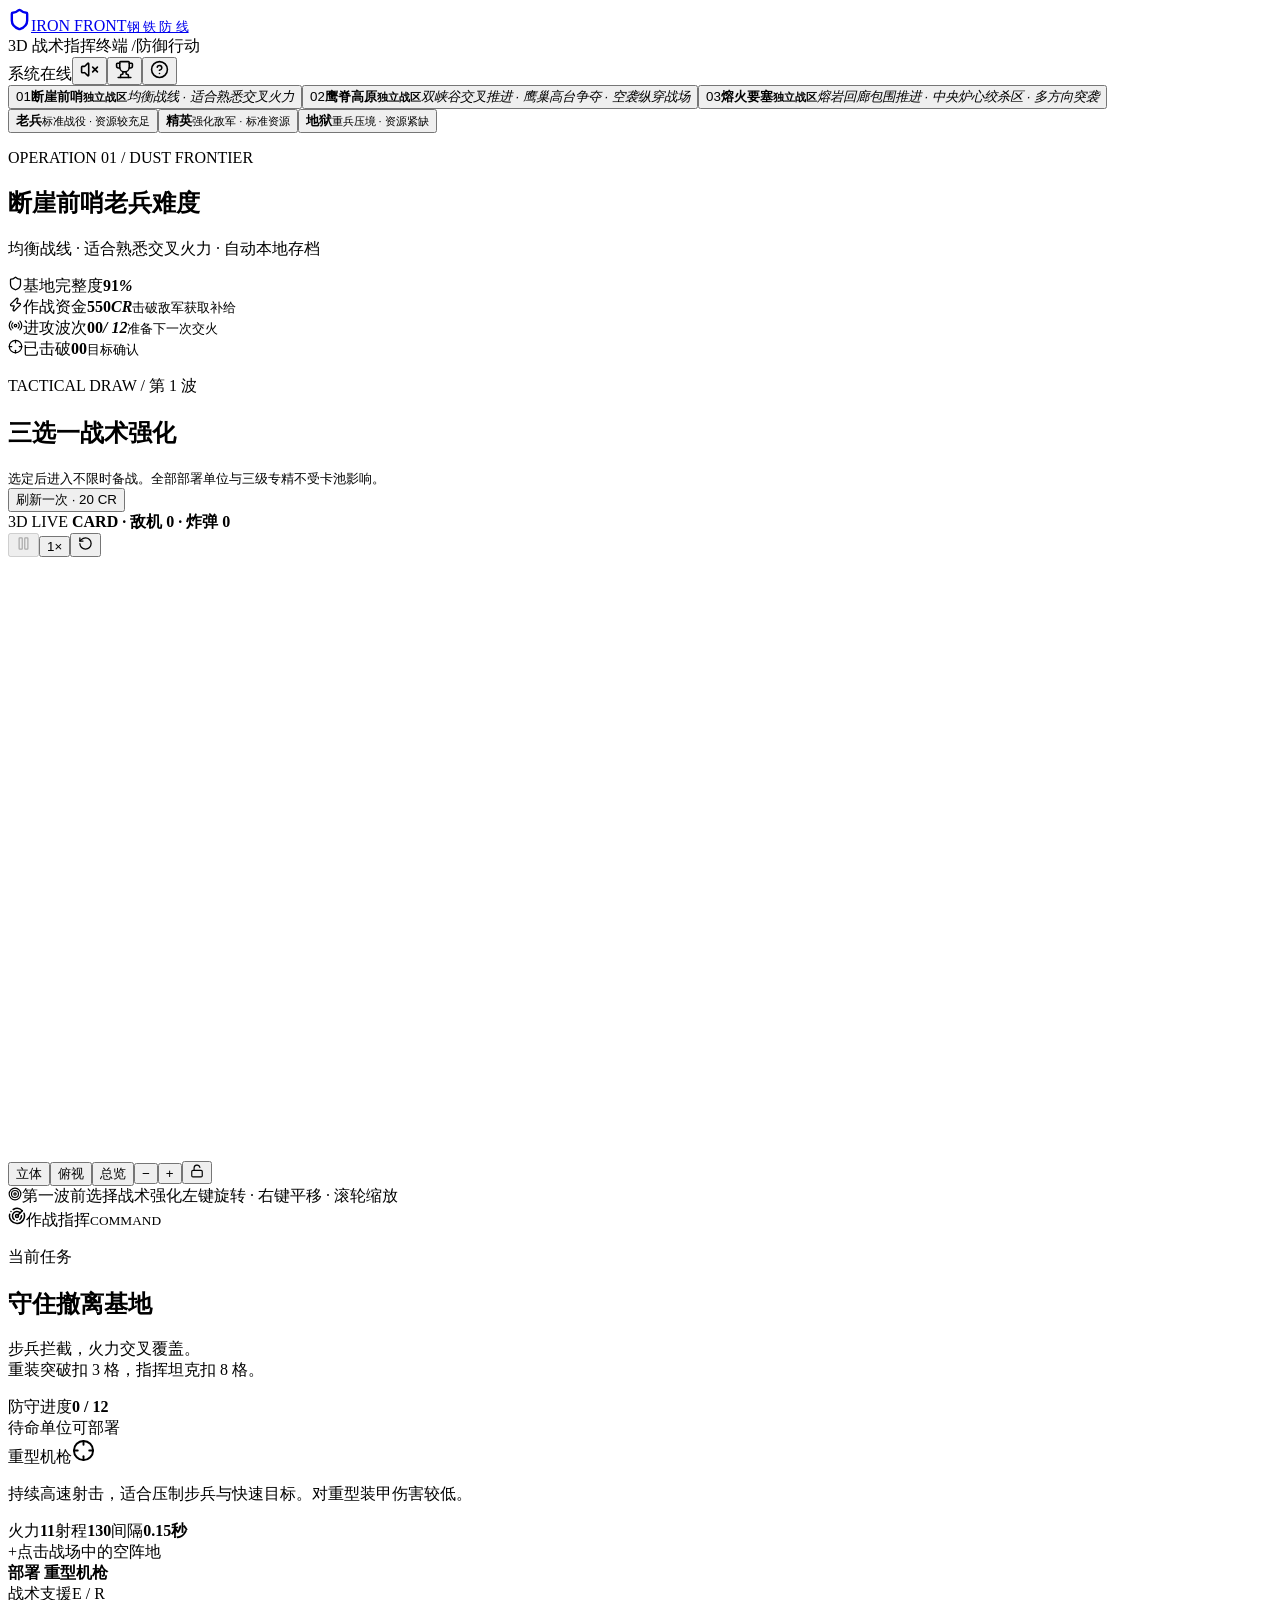
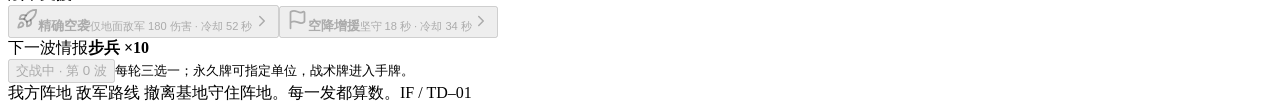
==== commit 8f94dfc1: "Deploy redesigned maps" ====
--- a/index.html
+++ b/index.html
@@ -1,2 +1,2 @@
-<!DOCTYPE html><html lang="zh-CN" class="dark"><head><meta charSet="utf-8"/><meta name="viewport" content="width=device-width, initial-scale=1"/><link rel="stylesheet" href="/iron-front-defense-3d/_next/static/css/index.DtsJXq03.css" data-rsc-css-href="/iron-front-defense-3d/_next/static/css/index.DtsJXq03.css" data-precedence="vite-rsc/importer-resources"/><link rel="modulepreload" fetchPriority="low" href="/iron-front-defense-3d/_next/static/chunks/index-BFT5vsi6.js"/><script src="/iron-front-defense-3d/_next/static/chunks/rolldown-runtime-C087nlSY.js" type="module" async=""></script><script src="/iron-front-defense-3d/_next/static/chunks/framework-DDif0IA6.js" type="module" async=""></script><link rel="modulepreload" href="/iron-front-defense-3d/_next/static/chunks/layout-segment-context-CkXOZlzA.js" crossorigin=""/><link rel="modulepreload" href="/iron-front-defense-3d/_next/static/chunks/page-DgIiztgS.js" crossorigin=""/><title>钢铁防线 · IRON FRONT</title><meta name="description" content="部署机枪、坦克、导弹与直升机，守住十二波进攻。现代战争塔防游戏。"/><script>Object.assign(((self[Symbol.for("vinext.navigationRuntime")]??={bootstrap:{routeManifest:null},functions:{}}).bootstrap.rsc??={rsc:[]}),{params:{},nav:{"pathname":"/","searchParams":[]}})</script><link rel="modulepreload" href="/iron-front-defense-3d/_next/static/chunks/index-BFT5vsi6.js" />
-</head><body><main class="command-shell"><header class="topbar"><a class="brand" href="./" aria-label="钢铁防线首页"><span class="brand-mark"><svg xmlns="http://www.w3.org/2000/svg" width="23" height="23" viewBox="0 0 24 24" fill="none" stroke="currentColor" stroke-width="2.5" stroke-linecap="round" stroke-linejoin="round" class="lucide lucide-shield" aria-hidden="true"><path d="M20 13c0 5-3.5 7.5-7.66 8.95a1 1 0 0 1-.67-.01C7.5 20.5 4 18 4 13V6a1 1 0 0 1 1-1c2 0 4.5-1.2 6.24-2.72a1.17 1.17 0 0 1 1.52 0C14.51 3.81 17 5 19 5a1 1 0 0 1 1 1z"></path></svg></span><span>IRON FRONT<small>钢 铁 防 线</small></span></a><div class="header-mode"><span class="live-dot"></span>3D 战术指挥终端 <span class="separator">/</span><span>防御行动</span></div><div class="header-actions"><span class="online"><span class="live-dot"></span>系统在线</span><button class="icon-button" title="开启音效" aria-label="开启音效"><svg xmlns="http://www.w3.org/2000/svg" width="19" height="19" viewBox="0 0 24 24" fill="none" stroke="currentColor" stroke-width="2" stroke-linecap="round" stroke-linejoin="round" class="lucide lucide-volume-x" aria-hidden="true"><path d="M11 4.702a.705.705 0 0 0-1.203-.498L6.413 7.587A1.4 1.4 0 0 1 5.416 8H3a1 1 0 0 0-1 1v6a1 1 0 0 0 1 1h2.416a1.4 1.4 0 0 1 .997.413l3.383 3.384A.705.705 0 0 0 11 19.298z"></path><line x1="22" x2="16" y1="9" y2="15"></line><line x1="16" x2="22" y1="9" y2="15"></line></svg></button><button class="icon-button " aria-expanded="false" title="操作说明" aria-label="操作说明"><svg xmlns="http://www.w3.org/2000/svg" width="19" height="19" viewBox="0 0 24 24" fill="none" stroke="currentColor" stroke-width="2" stroke-linecap="round" stroke-linejoin="round" class="lucide lucide-circle-question-mark" aria-hidden="true"><circle cx="12" cy="12" r="10"></circle><path d="M9.09 9a3 3 0 0 1 5.83 1c0 2-3 3-3 3"></path><path d="M12 17h.01"></path></svg></button></div></header><section class="map-selector" aria-label="战役地图"><button class="active"><span>0<!-- -->1</span><strong>断崖前哨<small>独立战区</small></strong><em>均衡战线 · 适合熟悉交叉火力</em></button><button class=""><span>0<!-- -->2</span><strong>鹰脊高原<small>独立战区</small></strong><em>多层高地 · 射程优势明显 · 路线更短</em></button><button class=""><span>0<!-- -->3</span><strong>熔火要塞<small>独立战区</small></strong><em>极限火山战场 · 敌军更强 · 资源紧张</em></button></section><section class="difficulty-selector" aria-label="游戏难度"><button class="active"><strong>老兵</strong><small>标准战役 · 资源较充足</small></button><button class=""><strong>精英</strong><small>强化敌军 · 标准资源</small></button><button class=""><strong>地狱</strong><small>重兵压境 · 资源紧缺</small></button></section><section class="mission-bar"><div><p class="eyebrow">OPERATION 0<!-- -->1<!-- --> <span>/</span> <!-- -->DUST FRONTIER</p><h1>断崖前哨<span class="difficulty">老兵<!-- -->难度</span></h1><p class="mission-description">均衡战线 · 适合熟悉交叉火力<!-- --> · 自动本地存档</p></div><div class="stats"><div class="stat"><span><svg xmlns="http://www.w3.org/2000/svg" width="15" height="15" viewBox="0 0 24 24" fill="none" stroke="currentColor" stroke-width="2" stroke-linecap="round" stroke-linejoin="round" class="lucide lucide-shield" aria-hidden="true"><path d="M20 13c0 5-3.5 7.5-7.66 8.95a1 1 0 0 1-.67-.01C7.5 20.5 4 18 4 13V6a1 1 0 0 1 1-1c2 0 4.5-1.2 6.24-2.72a1.17 1.17 0 0 1 1.52 0C14.51 3.81 17 5 19 5a1 1 0 0 1 1 1z"></path></svg>基地完整度</span><strong class="mint">91<em>%</em></strong><div data-progressing="" aria-valuemax="100" aria-valuemin="0" aria-valuenow="91" aria-valuetext="91%" role="progressbar" data-slot="progress" aria-label="基地完整度" class="flex flex-wrap gap-3 health-track"><div data-progressing="" data-slot="progress-track" class="bg-muted h-1 rounded-full relative flex w-full items-center overflow-x-hidden"><div data-progressing="" style="inset-inline-start:0;height:inherit;width:91%" data-slot="progress-indicator" class="bg-primary h-full transition-all"></div></div><span role="presentation" style="clip-path:inset(50%);overflow:hidden;white-space:nowrap;border:0;padding:0;width:1px;height:1px;margin:-1px;position:fixed;top:0;left:0">x</span></div></div><div class="stat"><span><svg xmlns="http://www.w3.org/2000/svg" width="15" height="15" viewBox="0 0 24 24" fill="none" stroke="currentColor" stroke-width="2" stroke-linecap="round" stroke-linejoin="round" class="lucide lucide-zap" aria-hidden="true"><path d="M15.914 4a1.5 1.5 0 00-2.474-1.561l-9 9A1.5 1.5 0 005.5 14h4.002a.5.5 0 01.471.666L8.086 20a1.5 1.5 0 002.475 1.56l9-9A1.5 1.5 0 0018.5 10h-3.997a.5.5 0 01-.472-.667z"></path></svg>作战资金</span><strong class="amber">550<em>CR</em></strong><small>击破敌军获取补给</small></div><div class="stat"><span><svg xmlns="http://www.w3.org/2000/svg" width="15" height="15" viewBox="0 0 24 24" fill="none" stroke="currentColor" stroke-width="2" stroke-linecap="round" stroke-linejoin="round" class="lucide lucide-radio" aria-hidden="true"><path d="M16.247 7.761a6 6 0 0 1 0 8.478"></path><path d="M19.075 4.933a10 10 0 0 1 0 14.134"></path><path d="M4.925 19.067a10 10 0 0 1 0-14.134"></path><path d="M7.753 16.239a6 6 0 0 1 0-8.478"></path><circle cx="12" cy="12" r="2"></circle></svg>进攻波次</span><strong>00<em>/ 12</em></strong><small>准备下一次交火</small></div><div class="stat kill-stat"><span><svg xmlns="http://www.w3.org/2000/svg" width="15" height="15" viewBox="0 0 24 24" fill="none" stroke="currentColor" stroke-width="2" stroke-linecap="round" stroke-linejoin="round" class="lucide lucide-crosshair" aria-hidden="true"><circle cx="12" cy="12" r="10"></circle><line x1="22" x2="18" y1="12" y2="12"></line><line x1="6" x2="2" y1="12" y2="12"></line><line x1="12" x2="12" y1="6" y2="2"></line><line x1="12" x2="12" y1="22" y2="18"></line></svg>已击破</span><strong>00</strong><small>目标确认</small></div></div></section><section class="card-draft" role="dialog" aria-modal="true" aria-label="本轮战术抽卡"><div class="draft-header"><div><p class="eyebrow">TACTICAL DRAW / 第 <!-- -->1<!-- --> 波</p><h2>三选一战术强化</h2><small>选定后进入不限时备战。全部部署单位与三级专精不受卡池影响。</small></div><button>刷新一次 · <!-- -->20<!-- --> CR</button></div><div class="draft-grid"></div></section><div class="game-layout"><section class="battle-column" aria-label="战场与武器部署"><div class="battlefield"><div class="battle-hud"><span><span class="live-dot"></span>3D LIVE<!-- --> <b>CARD<!-- --> · 敌机 <!-- -->0<!-- --> · 炸弹<!-- --> <!-- -->0</b></span><div><button class="map-control" disabled="" aria-label="暂停游戏"><svg xmlns="http://www.w3.org/2000/svg" width="15" height="15" viewBox="0 0 24 24" fill="none" stroke="currentColor" stroke-width="2" stroke-linecap="round" stroke-linejoin="round" class="lucide lucide-pause" aria-hidden="true"><rect x="14" y="3" width="5" height="18" rx="1"></rect><rect x="5" y="3" width="5" height="18" rx="1"></rect></svg></button><button class="map-control speed" aria-label="切换游戏速度">1<!-- -->×</button><button class="map-control" aria-label="重新开始" title="重新开始"><svg xmlns="http://www.w3.org/2000/svg" width="15" height="15" viewBox="0 0 24 24" fill="none" stroke="currentColor" stroke-width="2" stroke-linecap="round" stroke-linejoin="round" class="lucide lucide-rotate-ccw" aria-hidden="true"><path d="M3 12a9 9 0 1 0 9-9 9.75 9.75 0 0 0-6.74 2.74L3 8"></path><path d="M3 3v5h5"></path></svg></button></div></div><div class="map-surface three-dimensional "><canvas width="960" height="600" aria-label="3D 战场，拖动旋转视角，滚轮缩放；点击阵地部署单位"></canvas><div class="deployment-pads "><button class="deployment-pad " style="left:0%;top:0%;display:none" title="部署阵地 1" aria-label="选择阵地1并打开单位列表"></button><button class="deployment-pad " style="left:0%;top:0%;display:none" title="部署阵地 2" aria-label="选择阵地2并打开单位列表"></button><button class="deployment-pad " style="left:0%;top:0%;display:none" title="部署阵地 3" aria-label="选择阵地3并打开单位列表"></button><button class="deployment-pad " style="left:0%;top:0%;display:none" title="部署阵地 4" aria-label="选择阵地4并打开单位列表"></button><button class="deployment-pad " style="left:0%;top:0%;display:none" title="部署阵地 5" aria-label="选择阵地5并打开单位列表"></button><button class="deployment-pad " style="left:0%;top:0%;display:none" title="部署阵地 6" aria-label="选择阵地6并打开单位列表"></button><button class="deployment-pad " style="left:0%;top:0%;display:none" title="部署阵地 7" aria-label="选择阵地7并打开单位列表"></button><button class="deployment-pad " style="left:0%;top:0%;display:none" title="部署阵地 8" aria-label="选择阵地8并打开单位列表"></button><button class="deployment-pad " style="left:0%;top:0%;display:none" title="部署阵地 9" aria-label="选择阵地9并打开单位列表"></button><button class="deployment-pad " style="left:0%;top:0%;display:none" title="部署阵地 10" aria-label="选择阵地10并打开单位列表"></button><button class="deployment-pad " style="left:0%;top:0%;display:none" title="部署阵地 11" aria-label="选择阵地11并打开单位列表"></button><button class="deployment-pad " style="left:0%;top:0%;display:none" title="部署阵地 12" aria-label="选择阵地12并打开单位列表"></button><button class="deployment-pad " style="left:0%;top:0%;display:none" title="部署阵地 13" aria-label="选择阵地13并打开单位列表"></button><button class="deployment-pad " style="left:0%;top:0%;display:none" title="部署阵地 14" aria-label="选择阵地14并打开单位列表"></button></div><div class="camera-toolbar"><button class="chosen">立体</button><button class="">俯视</button><button class="">总览</button><span></span><button aria-label="缩小视角">−</button><button aria-label="放大视角">+</button><span></span><button class="" aria-label="锁定游戏视角" title="锁定游戏视角"><svg xmlns="http://www.w3.org/2000/svg" width="14" height="14" viewBox="0 0 24 24" fill="none" stroke="currentColor" stroke-width="2" stroke-linecap="round" stroke-linejoin="round" class="lucide lucide-lock-open" aria-hidden="true"><rect width="18" height="11" x="3" y="11" rx="2" ry="2"></rect><path d="M7 11V7a5 5 0 0 1 9.9-1"></path></svg></button></div></div><div class="map-bottom"><span><svg xmlns="http://www.w3.org/2000/svg" width="14" height="14" viewBox="0 0 24 24" fill="none" stroke="currentColor" stroke-width="2" stroke-linecap="round" stroke-linejoin="round" class="lucide lucide-target" aria-hidden="true"><circle cx="12" cy="12" r="10"></circle><circle cx="12" cy="12" r="6"></circle><circle cx="12" cy="12" r="2"></circle></svg><span role="status">第一波前选择战术强化</span></span><span class="map-coordinate">左键旋转 · 右键平移 · 滚轮缩放</span></div></div></section><aside class="command-panel"><div class="panel-title"><span><svg xmlns="http://www.w3.org/2000/svg" width="18" height="18" viewBox="0 0 24 24" fill="none" stroke="currentColor" stroke-width="2" stroke-linecap="round" stroke-linejoin="round" class="lucide lucide-radar" aria-hidden="true"><path d="M19.07 4.93A10 10 0 0 0 6.99 3.34"></path><path d="M4 6h.01"></path><path d="M2.29 9.62A10 10 0 1 0 21.31 8.35"></path><path d="M16.24 7.76A6 6 0 1 0 8.23 16.67"></path><path d="M12 18h.01"></path><path d="M17.99 11.66A6 6 0 0 1 15.77 16.67"></path><circle cx="12" cy="12" r="2"></circle><path d="m13.41 10.59 5.66-5.66"></path></svg>作战指挥</span><small>COMMAND</small></div><section class="objective"><p class="eyebrow">当前任务</p><h2>守住撤离基地</h2><p>步兵拦截，火力交叉覆盖。<br/>重装突破扣 3 格，指挥坦克扣 8 格。</p><div class="objective-progress"><span>防守进度</span><strong>0<!-- --> / 12</strong></div><div class="wave-segments"><i class=""></i><i class=""></i><i class=""></i><i class=""></i><i class=""></i><i class=""></i><i class=""></i><i class=""></i><i class=""></i><i class=""></i><i class=""></i><i class=""></i></div></section><section class="unit-details"><div class="section-label"><span>待命单位</span><span class="mint">可部署</span></div><div class="unit-title"><span>重型机枪</span><svg xmlns="http://www.w3.org/2000/svg" width="23" height="23" viewBox="0 0 24 24" fill="none" stroke="currentColor" stroke-width="2" stroke-linecap="round" stroke-linejoin="round" class="lucide lucide-crosshair" aria-hidden="true"><circle cx="12" cy="12" r="10"></circle><line x1="22" x2="18" y1="12" y2="12"></line><line x1="6" x2="2" y1="12" y2="12"></line><line x1="12" x2="12" y1="6" y2="2"></line><line x1="12" x2="12" y1="22" y2="18"></line></svg></div><p>持续高速射击，适合压制步兵与快速目标。对重型装甲伤害较低。</p><div class="unit-stats"><span>火力<strong>11</strong></span><span>射程<strong>130</strong></span><span>间隔<strong>0.15<!-- -->秒</strong></span></div><div class="deploy-tip"><span class="plus-box">+</span><span>点击战场中的空阵地<br/><strong>部署 <!-- -->重型机枪</strong></span></div></section><section class="air-support"><div class="section-label"><span>战术支援</span><span class="support-key">E / R</span></div><button disabled=""><span class="air-icon"><svg xmlns="http://www.w3.org/2000/svg" width="22" height="22" viewBox="0 0 24 24" fill="none" stroke="currentColor" stroke-width="2" stroke-linecap="round" stroke-linejoin="round" class="lucide lucide-rocket" aria-hidden="true"><path d="M12 15v5s3.03-.55 4-2c1.08-1.62 0-5 0-5"></path><path d="M4.5 16.5c-1.5 1.26-2 5-2 5s3.74-.5 5-2c.71-.84.7-2.13-.09-2.91a2.18 2.18 0 0 0-2.91-.09"></path><path d="M9 12a22 22 0 0 1 2-3.95A12.88 12.88 0 0 1 22 2c0 2.72-.78 7.5-6 11a22.4 22.4 0 0 1-4 2z"></path><path d="M9 12H4s.55-3.03 2-4c1.62-1.08 5 .05 5 .05"></path></svg></span><span><strong>精确空袭</strong><small>仅地面敌军 180 伤害 · 冷却 52 秒</small></span><svg xmlns="http://www.w3.org/2000/svg" width="18" height="18" viewBox="0 0 24 24" fill="none" stroke="currentColor" stroke-width="2" stroke-linecap="round" stroke-linejoin="round" class="lucide lucide-chevron-right" aria-hidden="true"><path d="m9 18 6-6-6-6"></path></svg></button><button disabled=""><span class="air-icon"><svg xmlns="http://www.w3.org/2000/svg" width="21" height="21" viewBox="0 0 24 24" fill="none" stroke="currentColor" stroke-width="2" stroke-linecap="round" stroke-linejoin="round" class="lucide lucide-flag" aria-hidden="true"><path d="M4 22V4a1 1 0 0 1 .4-.8A6 6 0 0 1 8 2c3 0 5 2 7.333 2q2 0 3.067-.8A1 1 0 0 1 20 4v10a1 1 0 0 1-.4.8A6 6 0 0 1 16 16c-3 0-5-2-8-2a6 6 0 0 0-4 1.528"></path></svg></span><span><strong>空降增援</strong><small>坚守 18 秒 · 冷却 34 秒</small></span><svg xmlns="http://www.w3.org/2000/svg" width="18" height="18" viewBox="0 0 24 24" fill="none" stroke="currentColor" stroke-width="2" stroke-linecap="round" stroke-linejoin="round" class="lucide lucide-chevron-right" aria-hidden="true"><path d="m9 18 6-6-6-6"></path></svg></button></section><div class="wave-control"><div class="next-wave"><span>下一波情报</span><strong>步兵 ×10</strong></div><button class="primary start-wave" disabled=""><span class="live-dot"></span>交战中 · 第 <!-- -->0<!-- --> 波</button><small>每轮三选一；永久牌可指定单位，战术牌进入手牌。</small></div></aside></div><footer><span><span class="legend-dot friendly"></span>我方阵地 <span class="legend-dot hostile"></span>敌军路线 <span class="legend-dot base"></span>撤离基地</span><span>守住阵地。每一发都算数。<span class="footer-code">IF / TD–01</span></span></footer></main><script type="module" src="/iron-front-defense-3d/_next/static/chunks/index-BFT5vsi6.js" id="_R_" async=""></script><script>((self[Symbol.for("vinext.navigationRuntime")]??={bootstrap:{routeManifest:null},functions:{}}).bootstrap.rsc??={rsc:[]}).rsc.push("2:I[\"3bb4c73cb361\",[],\"Children\",1]\n")</script><script>((self[Symbol.for("vinext.navigationRuntime")]??={bootstrap:{routeManifest:null},functions:{}}).bootstrap.rsc??={rsc:[]}).rsc.push("3:I[\"0bef8629d058\",[],\"GlobalErrorBoundary\",1]\n")</script><script>((self[Symbol.for("vinext.navigationRuntime")]??={bootstrap:{routeManifest:null},functions:{}}).bootstrap.rsc??={rsc:[]}).rsc.push("4:I[\"a7f3f1d63985\",[],\"default\",1]\n")</script><script>((self[Symbol.for("vinext.navigationRuntime")]??={bootstrap:{routeManifest:null},functions:{}}).bootstrap.rsc??={rsc:[]}).rsc.push("5:I[\"0bef8629d058\",[],\"ErrorBoundary\",1]\n")</script><script>((self[Symbol.for("vinext.navigationRuntime")]??={bootstrap:{routeManifest:null},functions:{}}).bootstrap.rsc??={rsc:[]}).rsc.push("6:I[\"bcc88b3729e4\",[],\"LayoutSegmentProvider\",1]\n")</script><script>((self[Symbol.for("vinext.navigationRuntime")]??={bootstrap:{routeManifest:null},functions:{}}).bootstrap.rsc??={rsc:[]}).rsc.push("7:I[\"3bb4c73cb361\",[],\"Slot\",1]\n")</script><script>((self[Symbol.for("vinext.navigationRuntime")]??={bootstrap:{routeManifest:null},functions:{}}).bootstrap.rsc??={rsc:[]}).rsc.push("8:I[\"0bef8629d058\",[],\"NotFoundBoundary\",1]\n")</script><script>((self[Symbol.for("vinext.navigationRuntime")]??={bootstrap:{routeManifest:null},functions:{}}).bootstrap.rsc??={rsc:[]}).rsc.push("9:I[\"fdec6512cad3\",[],\"AppRouterScrollTarget\",1]\n")</script><script>((self[Symbol.for("vinext.navigationRuntime")]??={bootstrap:{routeManifest:null},functions:{}}).bootstrap.rsc??={rsc:[]}).rsc.push("a:I[\"0bef8629d058\",[],\"RedirectBoundary\",1]\n")</script><script>((self[Symbol.for("vinext.navigationRuntime")]??={bootstrap:{routeManifest:null},functions:{}}).bootstrap.rsc??={rsc:[]}).rsc.push(":HL[\"/iron-front-defense-3d/_next/static/css/index.DtsJXq03.css\",\"style\"     ]\n")</script><script>((self[Symbol.for("vinext.navigationRuntime")]??={bootstrap:{routeManifest:null},functions:{}}).bootstrap.rsc??={rsc:[]}).rsc.push("0:{\"page:/\":\"$L1\",\"layout:/\":[[[\"$\",\"link\",\"css:/iron-front-defense-3d/_next/static/css/index.DtsJXq03.css\",{\"rel\":\"stylesheet\",\"precedence\":\"vite-rsc/importer-resources\",\"href\":\"/iron-front-defense-3d/_next/static/css/index.DtsJXq03.css\",\"data-rsc-css-href\":\"/iron-front-defense-3d/_next/static/css/index.DtsJXq03.css\"}],\"$undefined\"],[\"$\",\"html\",null,{\"lang\":\"zh-CN\",\"className\":\"dark\",\"children\":[\"$\",\"body\",null,{\"children\":[\"$\",\"$L2\",null,{}]}]}]],\"route:/\":[[[\"$\",\"meta\",null,{\"charSet\":\"utf-8\"}],[[\"$\",\"title\",\"0\",{\"children\":\"钢铁防线 · IRON FRONT\"}],[\"$\",\"meta\",\"1\",{\"name\":\"description\",\"content\":\"部署机枪、坦克、导弹与直升机，守住十二波进攻。现代战争塔防游戏。\"}]],[[\"$\",\"meta\",\"0\",{\"name\":\"viewport\",\"content\":\"width=device-width, initial-scale=1\"}]]],[\"$\",\"$L3\",null,{\"fallback\":\"$4\",\"children\":[\"$\",\"$L5\",null,{\"fallback\":\"$4\",\"children\":[\"$\",\"$L6\",null,{\"providerId\":\"layout:/\",\"segmentMap\":{\"children\":[]},\"children\":[\"$\",\"$L7\",null,{\"id\":\"layout:/\",\"parallelSlots\":\"$undefined\",\"children\":[\"$\",\"$L8\",null,{\"resetKey\":\"\",\"fallback\":[[\"$\",\"title\",null,{\"children\":\"404: This page could not be found.\"}],[\"$\",\"div\",null,{\"style\":{\"fontFamily\":\"system-ui,\\\"Segoe UI\\\",Roboto,Helvetica,Arial,sans-serif,\\\"Apple Color Emoji\\\",\\\"Segoe UI Emoji\\\"\",\"height\":\"100vh\",\"textAlign\":\"center\",\"display\":\"flex\",\"flexDirection\":\"column\",\"alignItems\":\"center\",\"justifyContent\":\"center\"},\"children\":[\"$\",\"div\",null,{\"children\":[[\"$\",\"style\",null,{\"dangerouslySetInnerHTML\":{\"__html\":\"body{color:#000;background:#fff;margin:0}.next-error-h1{border-right:1px solid rgba(0,0,0,.3)}@media (prefers-color-scheme:dark){body{color:#fff;background:#000}.next-error-h1{border-right:1px solid rgba(255,255,255,.3)}}\"}}],[\"$\",\"h1\",null,{\"className\":\"next-error-h1\",\"style\":{\"display\":\"inline-block\",\"margin\":\"0 20px 0 0\",\"padding\":\"0 23px 0 0\",\"fontSize\":24,\"fontWeight\":500,\"verticalAlign\":\"top\",\"lineHeight\":\"49px\"},\"children\":404}],[\"$\",\"div\",null,{\"style\":{\"display\":\"inline-block\"},\"children\":[\"$\",\"h2\",null,{\"style\":{\"fontSize\":14,\"fontWeight\":400,\"lineHeight\":\"49px\",\"margin\":0},\"children\":\"This page could not be found.\"}]}]]}]}]],\"children\":[\"$\",\"$L9\",null,{\"children\":[\"$\",\"$La\",null,{\"children\":[[\"$\",\"$L6\",null,{\"providerId\":\"page:/\",\"segmentMap\":{\"children\":[\"__PAGE__\"]},\"children\":[\"$\",\"$L7\",null,{\"id\":\"page:/\"}]}],null]}]}]}]}]}]}]}],null,null],\"__route\":\"route:/\",\"__interceptionContext\":null,\"__layoutIds\":[\"layout:/\"],\"__rootLayout\":\"/\",\"__bfcacheSegmentIdentities\":{\"layout:/\":\"[\\\"layout\\\",\\\"layout:/\\\",\\\"root-boundary:/\\\",\\\"\\\"]\",\"page:/\":\"[\\\"page\\\",\\\"page:/\\\",\\\"root-boundary:/\\\",\\\"\\\"]\"},\"__srcPage\":[\"page\"],\"__layoutFlags\":{\"layout:/\":\"s\"},\"__artifactCompatibility\":{\"schemaVersion\":1,\"graphVersion\":\"app-route-graph:1177fd80f83fa7b0\",\"deploymentVersion\":\"5d7afbb5-33a7-4ab4-bd9a-a5baf205b241\",\"appElementsSchemaVersion\":1,\"rscPayloadSchemaVersion\":1,\"rootBoundaryId\":\"/\",\"renderEpoch\":null}}\n")</script><script>((self[Symbol.for("vinext.navigationRuntime")]??={bootstrap:{routeManifest:null},functions:{}}).bootstrap.rsc??={rsc:[]}).rsc.push("b:I[\"6efdf509a785\",[],\"default\",1]\n")</script><script>((self[Symbol.for("vinext.navigationRuntime")]??={bootstrap:{routeManifest:null},functions:{}}).bootstrap.rsc??={rsc:[]}).rsc.push("1:[\"$\",\"$Lb\",null,{\"params\":\"$@c\",\"searchParams\":\"$@d\"}]\n")</script><script>((self[Symbol.for("vinext.navigationRuntime")]??={bootstrap:{routeManifest:null},functions:{}}).bootstrap.rsc??={rsc:[]}).rsc.push("c:{}\n")</script><script>((self[Symbol.for("vinext.navigationRuntime")]??={bootstrap:{routeManifest:null},functions:{}}).bootstrap.rsc??={rsc:[]}).rsc.push("d:{}\n")</script><script>Object.assign(((self[Symbol.for("vinext.navigationRuntime")]??={bootstrap:{routeManifest:null},functions:{}}).bootstrap.rsc??={rsc:[]}),{"initialCacheKind":"dynamic"});((self[Symbol.for("vinext.navigationRuntime")]??={bootstrap:{routeManifest:null},functions:{}}).bootstrap.rsc??={rsc:[]}).done=true</script></body></html>+<!DOCTYPE html><html lang="zh-CN" class="dark"><head><meta charSet="utf-8"/><meta name="viewport" content="width=device-width, initial-scale=1"/><link rel="stylesheet" href="/iron-front-defense-3d/_next/static/css/index.Clit4Smv.css" data-rsc-css-href="/iron-front-defense-3d/_next/static/css/index.Clit4Smv.css" data-precedence="vite-rsc/importer-resources"/><link rel="modulepreload" fetchPriority="low" href="/iron-front-defense-3d/_next/static/chunks/index-COhxzDV_.js"/><script src="/iron-front-defense-3d/_next/static/chunks/rolldown-runtime-C087nlSY.js" type="module" async=""></script><script src="/iron-front-defense-3d/_next/static/chunks/framework-DDif0IA6.js" type="module" async=""></script><link rel="modulepreload" href="/iron-front-defense-3d/_next/static/chunks/layout-segment-context-TnvHCfOZ.js" crossorigin=""/><link rel="modulepreload" href="/iron-front-defense-3d/_next/static/chunks/page-BitmdvNO.js" crossorigin=""/><title>钢铁防线 · IRON FRONT</title><meta name="description" content="部署机枪、坦克、导弹与直升机，守住十二波进攻。现代战争塔防游戏。"/><script>Object.assign(((self[Symbol.for("vinext.navigationRuntime")]??={bootstrap:{routeManifest:null},functions:{}}).bootstrap.rsc??={rsc:[]}),{params:{},nav:{"pathname":"/","searchParams":[]}})</script><link rel="modulepreload" href="/iron-front-defense-3d/_next/static/chunks/index-COhxzDV_.js" />
+</head><body><main class="command-shell"><header class="topbar"><a class="brand" href="./" aria-label="钢铁防线首页"><span class="brand-mark"><svg xmlns="http://www.w3.org/2000/svg" width="23" height="23" viewBox="0 0 24 24" fill="none" stroke="currentColor" stroke-width="2.5" stroke-linecap="round" stroke-linejoin="round" class="lucide lucide-shield" aria-hidden="true"><path d="M20 13c0 5-3.5 7.5-7.66 8.95a1 1 0 0 1-.67-.01C7.5 20.5 4 18 4 13V6a1 1 0 0 1 1-1c2 0 4.5-1.2 6.24-2.72a1.17 1.17 0 0 1 1.52 0C14.51 3.81 17 5 19 5a1 1 0 0 1 1 1z"></path></svg></span><span>IRON FRONT<small>钢 铁 防 线</small></span></a><div class="header-mode"><span class="live-dot"></span>3D 战术指挥终端 <span class="separator">/</span><span>防御行动</span></div><div class="header-actions"><span class="online"><span class="live-dot"></span>系统在线</span><button class="icon-button" title="开启音效" aria-label="开启音效"><svg xmlns="http://www.w3.org/2000/svg" width="19" height="19" viewBox="0 0 24 24" fill="none" stroke="currentColor" stroke-width="2" stroke-linecap="round" stroke-linejoin="round" class="lucide lucide-volume-x" aria-hidden="true"><path d="M11 4.702a.705.705 0 0 0-1.203-.498L6.413 7.587A1.4 1.4 0 0 1 5.416 8H3a1 1 0 0 0-1 1v6a1 1 0 0 0 1 1h2.416a1.4 1.4 0 0 1 .997.413l3.383 3.384A.705.705 0 0 0 11 19.298z"></path><line x1="22" x2="16" y1="9" y2="15"></line><line x1="16" x2="22" y1="9" y2="15"></line></svg></button><button class="icon-button" title="网络积分排名" aria-label="网络积分排名"><svg xmlns="http://www.w3.org/2000/svg" width="19" height="19" viewBox="0 0 24 24" fill="none" stroke="currentColor" stroke-width="2" stroke-linecap="round" stroke-linejoin="round" class="lucide lucide-trophy" aria-hidden="true"><path d="M10 14.66V17a1 1 0 0 1-1 1 2 2 0 0 0-2 2v2"></path><path d="M14 14.66V17a1 1 0 0 0 1 1 2 2 0 0 1 2 2v2"></path><path d="M17.916 10H19.5A2.5 2.5 0 0 0 22 7.5V5a1 1 0 0 0-1-1h-3"></path><path d="M4 22h16"></path><path d="M6 9a6 6 0 0 0 12 0V3a1 1 0 0 0-1-1H7a1 1 0 0 0-1 1z"></path><path d="M6.084 10H4.5A2.5 2.5 0 0 1 2 7.5V5a1 1 0 0 1 1-1h3"></path></svg></button><button class="icon-button " aria-expanded="false" title="操作说明" aria-label="操作说明"><svg xmlns="http://www.w3.org/2000/svg" width="19" height="19" viewBox="0 0 24 24" fill="none" stroke="currentColor" stroke-width="2" stroke-linecap="round" stroke-linejoin="round" class="lucide lucide-circle-question-mark" aria-hidden="true"><circle cx="12" cy="12" r="10"></circle><path d="M9.09 9a3 3 0 0 1 5.83 1c0 2-3 3-3 3"></path><path d="M12 17h.01"></path></svg></button></div></header><section class="map-selector" aria-label="战役地图"><button class="active"><span>0<!-- -->1</span><strong>断崖前哨<small>独立战区</small></strong><em>均衡战线 · 适合熟悉交叉火力</em></button><button class=""><span>0<!-- -->2</span><strong>鹰脊高原<small>独立战区</small></strong><em>双峡谷交叉推进 · 鹰巢高台争夺 · 空袭纵穿战场</em></button><button class=""><span>0<!-- -->3</span><strong>熔火要塞<small>独立战区</small></strong><em>熔岩回廊包围推进 · 中央炉心绞杀区 · 多方向突袭</em></button></section><section class="difficulty-selector" aria-label="游戏难度"><button class="active"><strong>老兵</strong><small>标准战役 · 资源较充足</small></button><button class=""><strong>精英</strong><small>强化敌军 · 标准资源</small></button><button class=""><strong>地狱</strong><small>重兵压境 · 资源紧缺</small></button></section><section class="mission-bar"><div><p class="eyebrow">OPERATION 0<!-- -->1<!-- --> <span>/</span> <!-- -->DUST FRONTIER</p><h1>断崖前哨<span class="difficulty">老兵<!-- -->难度</span></h1><p class="mission-description">均衡战线 · 适合熟悉交叉火力<!-- --> · 自动本地存档</p></div><div class="stats"><div class="stat"><span><svg xmlns="http://www.w3.org/2000/svg" width="15" height="15" viewBox="0 0 24 24" fill="none" stroke="currentColor" stroke-width="2" stroke-linecap="round" stroke-linejoin="round" class="lucide lucide-shield" aria-hidden="true"><path d="M20 13c0 5-3.5 7.5-7.66 8.95a1 1 0 0 1-.67-.01C7.5 20.5 4 18 4 13V6a1 1 0 0 1 1-1c2 0 4.5-1.2 6.24-2.72a1.17 1.17 0 0 1 1.52 0C14.51 3.81 17 5 19 5a1 1 0 0 1 1 1z"></path></svg>基地完整度</span><strong class="mint">91<em>%</em></strong><div data-progressing="" aria-valuemax="100" aria-valuemin="0" aria-valuenow="91" aria-valuetext="91%" role="progressbar" data-slot="progress" aria-label="基地完整度" class="flex flex-wrap gap-3 health-track"><div data-progressing="" data-slot="progress-track" class="bg-muted h-1 rounded-full relative flex w-full items-center overflow-x-hidden"><div data-progressing="" style="inset-inline-start:0;height:inherit;width:91%" data-slot="progress-indicator" class="bg-primary h-full transition-all"></div></div><span role="presentation" style="clip-path:inset(50%);overflow:hidden;white-space:nowrap;border:0;padding:0;width:1px;height:1px;margin:-1px;position:fixed;top:0;left:0">x</span></div></div><div class="stat"><span><svg xmlns="http://www.w3.org/2000/svg" width="15" height="15" viewBox="0 0 24 24" fill="none" stroke="currentColor" stroke-width="2" stroke-linecap="round" stroke-linejoin="round" class="lucide lucide-zap" aria-hidden="true"><path d="M15.914 4a1.5 1.5 0 00-2.474-1.561l-9 9A1.5 1.5 0 005.5 14h4.002a.5.5 0 01.471.666L8.086 20a1.5 1.5 0 002.475 1.56l9-9A1.5 1.5 0 0018.5 10h-3.997a.5.5 0 01-.472-.667z"></path></svg>作战资金</span><strong class="amber">550<em>CR</em></strong><small>击破敌军获取补给</small></div><div class="stat"><span><svg xmlns="http://www.w3.org/2000/svg" width="15" height="15" viewBox="0 0 24 24" fill="none" stroke="currentColor" stroke-width="2" stroke-linecap="round" stroke-linejoin="round" class="lucide lucide-radio" aria-hidden="true"><path d="M16.247 7.761a6 6 0 0 1 0 8.478"></path><path d="M19.075 4.933a10 10 0 0 1 0 14.134"></path><path d="M4.925 19.067a10 10 0 0 1 0-14.134"></path><path d="M7.753 16.239a6 6 0 0 1 0-8.478"></path><circle cx="12" cy="12" r="2"></circle></svg>进攻波次</span><strong>00<em>/ 12</em></strong><small>准备下一次交火</small></div><div class="stat kill-stat"><span><svg xmlns="http://www.w3.org/2000/svg" width="15" height="15" viewBox="0 0 24 24" fill="none" stroke="currentColor" stroke-width="2" stroke-linecap="round" stroke-linejoin="round" class="lucide lucide-crosshair" aria-hidden="true"><circle cx="12" cy="12" r="10"></circle><line x1="22" x2="18" y1="12" y2="12"></line><line x1="6" x2="2" y1="12" y2="12"></line><line x1="12" x2="12" y1="6" y2="2"></line><line x1="12" x2="12" y1="22" y2="18"></line></svg>已击破</span><strong>00</strong><small>目标确认</small></div></div></section><section class="card-draft" role="dialog" aria-modal="true" aria-label="本轮战术抽卡"><div class="draft-header"><div><p class="eyebrow">TACTICAL DRAW / 第 <!-- -->1<!-- --> 波</p><h2>三选一战术强化</h2><small>选定后进入不限时备战。全部部署单位与三级专精不受卡池影响。</small></div><button>刷新一次 · <!-- -->20<!-- --> CR</button></div><div class="draft-grid"></div></section><div class="game-layout"><section class="battle-column" aria-label="战场与武器部署"><div class="battlefield"><div class="battle-hud"><span><span class="live-dot"></span>3D LIVE<!-- --> <b>CARD<!-- --> · 敌机 <!-- -->0<!-- --> · 炸弹<!-- --> <!-- -->0</b></span><div><button class="map-control" disabled="" aria-label="暂停游戏"><svg xmlns="http://www.w3.org/2000/svg" width="15" height="15" viewBox="0 0 24 24" fill="none" stroke="currentColor" stroke-width="2" stroke-linecap="round" stroke-linejoin="round" class="lucide lucide-pause" aria-hidden="true"><rect x="14" y="3" width="5" height="18" rx="1"></rect><rect x="5" y="3" width="5" height="18" rx="1"></rect></svg></button><button class="map-control speed" aria-label="切换游戏速度">1<!-- -->×</button><button class="map-control" aria-label="重新开始" title="重新开始"><svg xmlns="http://www.w3.org/2000/svg" width="15" height="15" viewBox="0 0 24 24" fill="none" stroke="currentColor" stroke-width="2" stroke-linecap="round" stroke-linejoin="round" class="lucide lucide-rotate-ccw" aria-hidden="true"><path d="M3 12a9 9 0 1 0 9-9 9.75 9.75 0 0 0-6.74 2.74L3 8"></path><path d="M3 3v5h5"></path></svg></button></div></div><div class="map-surface three-dimensional "><canvas width="960" height="600" aria-label="3D 战场，拖动旋转视角，滚轮缩放；点击阵地部署单位"></canvas><div class="deployment-pads "><button class="deployment-pad " style="left:0%;top:0%;display:none" title="部署阵地 1" aria-label="选择阵地1并打开单位列表"></button><button class="deployment-pad " style="left:0%;top:0%;display:none" title="部署阵地 2" aria-label="选择阵地2并打开单位列表"></button><button class="deployment-pad " style="left:0%;top:0%;display:none" title="部署阵地 3" aria-label="选择阵地3并打开单位列表"></button><button class="deployment-pad " style="left:0%;top:0%;display:none" title="部署阵地 4" aria-label="选择阵地4并打开单位列表"></button><button class="deployment-pad " style="left:0%;top:0%;display:none" title="部署阵地 5" aria-label="选择阵地5并打开单位列表"></button><button class="deployment-pad " style="left:0%;top:0%;display:none" title="部署阵地 6" aria-label="选择阵地6并打开单位列表"></button><button class="deployment-pad " style="left:0%;top:0%;display:none" title="部署阵地 7" aria-label="选择阵地7并打开单位列表"></button><button class="deployment-pad " style="left:0%;top:0%;display:none" title="部署阵地 8" aria-label="选择阵地8并打开单位列表"></button><button class="deployment-pad " style="left:0%;top:0%;display:none" title="部署阵地 9" aria-label="选择阵地9并打开单位列表"></button><button class="deployment-pad " style="left:0%;top:0%;display:none" title="部署阵地 10" aria-label="选择阵地10并打开单位列表"></button><button class="deployment-pad " style="left:0%;top:0%;display:none" title="部署阵地 11" aria-label="选择阵地11并打开单位列表"></button><button class="deployment-pad " style="left:0%;top:0%;display:none" title="部署阵地 12" aria-label="选择阵地12并打开单位列表"></button><button class="deployment-pad " style="left:0%;top:0%;display:none" title="部署阵地 13" aria-label="选择阵地13并打开单位列表"></button><button class="deployment-pad " style="left:0%;top:0%;display:none" title="部署阵地 14" aria-label="选择阵地14并打开单位列表"></button></div><div class="camera-toolbar"><button class="chosen">立体</button><button class="">俯视</button><button class="">总览</button><span></span><button aria-label="缩小视角">−</button><button aria-label="放大视角">+</button><span></span><button class="" aria-label="锁定游戏视角" title="锁定游戏视角"><svg xmlns="http://www.w3.org/2000/svg" width="14" height="14" viewBox="0 0 24 24" fill="none" stroke="currentColor" stroke-width="2" stroke-linecap="round" stroke-linejoin="round" class="lucide lucide-lock-open" aria-hidden="true"><rect width="18" height="11" x="3" y="11" rx="2" ry="2"></rect><path d="M7 11V7a5 5 0 0 1 9.9-1"></path></svg></button></div></div><div class="map-bottom"><span><svg xmlns="http://www.w3.org/2000/svg" width="14" height="14" viewBox="0 0 24 24" fill="none" stroke="currentColor" stroke-width="2" stroke-linecap="round" stroke-linejoin="round" class="lucide lucide-target" aria-hidden="true"><circle cx="12" cy="12" r="10"></circle><circle cx="12" cy="12" r="6"></circle><circle cx="12" cy="12" r="2"></circle></svg><span role="status">第一波前选择战术强化</span></span><span class="map-coordinate">左键旋转 · 右键平移 · 滚轮缩放</span></div></div></section><aside class="command-panel"><div class="panel-title"><span><svg xmlns="http://www.w3.org/2000/svg" width="18" height="18" viewBox="0 0 24 24" fill="none" stroke="currentColor" stroke-width="2" stroke-linecap="round" stroke-linejoin="round" class="lucide lucide-radar" aria-hidden="true"><path d="M19.07 4.93A10 10 0 0 0 6.99 3.34"></path><path d="M4 6h.01"></path><path d="M2.29 9.62A10 10 0 1 0 21.31 8.35"></path><path d="M16.24 7.76A6 6 0 1 0 8.23 16.67"></path><path d="M12 18h.01"></path><path d="M17.99 11.66A6 6 0 0 1 15.77 16.67"></path><circle cx="12" cy="12" r="2"></circle><path d="m13.41 10.59 5.66-5.66"></path></svg>作战指挥</span><small>COMMAND</small></div><section class="objective"><p class="eyebrow">当前任务</p><h2>守住撤离基地</h2><p>步兵拦截，火力交叉覆盖。<br/>重装突破扣 3 格，指挥坦克扣 8 格。</p><div class="objective-progress"><span>防守进度</span><strong>0<!-- --> / 12</strong></div><div class="wave-segments"><i class=""></i><i class=""></i><i class=""></i><i class=""></i><i class=""></i><i class=""></i><i class=""></i><i class=""></i><i class=""></i><i class=""></i><i class=""></i><i class=""></i></div></section><section class="unit-details"><div class="section-label"><span>待命单位</span><span class="mint">可部署</span></div><div class="unit-title"><span>重型机枪</span><svg xmlns="http://www.w3.org/2000/svg" width="23" height="23" viewBox="0 0 24 24" fill="none" stroke="currentColor" stroke-width="2" stroke-linecap="round" stroke-linejoin="round" class="lucide lucide-crosshair" aria-hidden="true"><circle cx="12" cy="12" r="10"></circle><line x1="22" x2="18" y1="12" y2="12"></line><line x1="6" x2="2" y1="12" y2="12"></line><line x1="12" x2="12" y1="6" y2="2"></line><line x1="12" x2="12" y1="22" y2="18"></line></svg></div><p>持续高速射击，适合压制步兵与快速目标。对重型装甲伤害较低。</p><div class="unit-stats"><span>火力<strong>11</strong></span><span>射程<strong>130</strong></span><span>间隔<strong>0.15<!-- -->秒</strong></span></div><div class="deploy-tip"><span class="plus-box">+</span><span>点击战场中的空阵地<br/><strong>部署 <!-- -->重型机枪</strong></span></div></section><section class="air-support"><div class="section-label"><span>战术支援</span><span class="support-key">E / R</span></div><button disabled=""><span class="air-icon"><svg xmlns="http://www.w3.org/2000/svg" width="22" height="22" viewBox="0 0 24 24" fill="none" stroke="currentColor" stroke-width="2" stroke-linecap="round" stroke-linejoin="round" class="lucide lucide-rocket" aria-hidden="true"><path d="M12 15v5s3.03-.55 4-2c1.08-1.62 0-5 0-5"></path><path d="M4.5 16.5c-1.5 1.26-2 5-2 5s3.74-.5 5-2c.71-.84.7-2.13-.09-2.91a2.18 2.18 0 0 0-2.91-.09"></path><path d="M9 12a22 22 0 0 1 2-3.95A12.88 12.88 0 0 1 22 2c0 2.72-.78 7.5-6 11a22.4 22.4 0 0 1-4 2z"></path><path d="M9 12H4s.55-3.03 2-4c1.62-1.08 5 .05 5 .05"></path></svg></span><span><strong>精确空袭</strong><small>仅地面敌军 180 伤害 · 冷却 52 秒</small></span><svg xmlns="http://www.w3.org/2000/svg" width="18" height="18" viewBox="0 0 24 24" fill="none" stroke="currentColor" stroke-width="2" stroke-linecap="round" stroke-linejoin="round" class="lucide lucide-chevron-right" aria-hidden="true"><path d="m9 18 6-6-6-6"></path></svg></button><button disabled=""><span class="air-icon"><svg xmlns="http://www.w3.org/2000/svg" width="21" height="21" viewBox="0 0 24 24" fill="none" stroke="currentColor" stroke-width="2" stroke-linecap="round" stroke-linejoin="round" class="lucide lucide-flag" aria-hidden="true"><path d="M4 22V4a1 1 0 0 1 .4-.8A6 6 0 0 1 8 2c3 0 5 2 7.333 2q2 0 3.067-.8A1 1 0 0 1 20 4v10a1 1 0 0 1-.4.8A6 6 0 0 1 16 16c-3 0-5-2-8-2a6 6 0 0 0-4 1.528"></path></svg></span><span><strong>空降增援</strong><small>坚守 18 秒 · 冷却 34 秒</small></span><svg xmlns="http://www.w3.org/2000/svg" width="18" height="18" viewBox="0 0 24 24" fill="none" stroke="currentColor" stroke-width="2" stroke-linecap="round" stroke-linejoin="round" class="lucide lucide-chevron-right" aria-hidden="true"><path d="m9 18 6-6-6-6"></path></svg></button></section><div class="wave-control"><div class="next-wave"><span>下一波情报</span><strong>步兵 ×10</strong></div><button class="primary start-wave" disabled=""><span class="live-dot"></span>交战中 · 第 <!-- -->0<!-- --> 波</button><small>每轮三选一；永久牌可指定单位，战术牌进入手牌。</small></div></aside></div><footer><span><span class="legend-dot friendly"></span>我方阵地 <span class="legend-dot hostile"></span>敌军路线 <span class="legend-dot base"></span>撤离基地</span><span>守住阵地。每一发都算数。<span class="footer-code">IF / TD–01</span></span></footer></main><script type="module" src="/iron-front-defense-3d/_next/static/chunks/index-COhxzDV_.js" id="_R_" async=""></script><script>((self[Symbol.for("vinext.navigationRuntime")]??={bootstrap:{routeManifest:null},functions:{}}).bootstrap.rsc??={rsc:[]}).rsc.push("2:I[\"3bb4c73cb361\",[],\"Children\",1]\n")</script><script>((self[Symbol.for("vinext.navigationRuntime")]??={bootstrap:{routeManifest:null},functions:{}}).bootstrap.rsc??={rsc:[]}).rsc.push("3:I[\"0bef8629d058\",[],\"GlobalErrorBoundary\",1]\n")</script><script>((self[Symbol.for("vinext.navigationRuntime")]??={bootstrap:{routeManifest:null},functions:{}}).bootstrap.rsc??={rsc:[]}).rsc.push("4:I[\"a7f3f1d63985\",[],\"default\",1]\n")</script><script>((self[Symbol.for("vinext.navigationRuntime")]??={bootstrap:{routeManifest:null},functions:{}}).bootstrap.rsc??={rsc:[]}).rsc.push("5:I[\"0bef8629d058\",[],\"ErrorBoundary\",1]\n")</script><script>((self[Symbol.for("vinext.navigationRuntime")]??={bootstrap:{routeManifest:null},functions:{}}).bootstrap.rsc??={rsc:[]}).rsc.push("6:I[\"bcc88b3729e4\",[],\"LayoutSegmentProvider\",1]\n")</script><script>((self[Symbol.for("vinext.navigationRuntime")]??={bootstrap:{routeManifest:null},functions:{}}).bootstrap.rsc??={rsc:[]}).rsc.push("7:I[\"3bb4c73cb361\",[],\"Slot\",1]\n")</script><script>((self[Symbol.for("vinext.navigationRuntime")]??={bootstrap:{routeManifest:null},functions:{}}).bootstrap.rsc??={rsc:[]}).rsc.push("8:I[\"0bef8629d058\",[],\"NotFoundBoundary\",1]\n")</script><script>((self[Symbol.for("vinext.navigationRuntime")]??={bootstrap:{routeManifest:null},functions:{}}).bootstrap.rsc??={rsc:[]}).rsc.push("9:I[\"fdec6512cad3\",[],\"AppRouterScrollTarget\",1]\n")</script><script>((self[Symbol.for("vinext.navigationRuntime")]??={bootstrap:{routeManifest:null},functions:{}}).bootstrap.rsc??={rsc:[]}).rsc.push("a:I[\"0bef8629d058\",[],\"RedirectBoundary\",1]\n")</script><script>((self[Symbol.for("vinext.navigationRuntime")]??={bootstrap:{routeManifest:null},functions:{}}).bootstrap.rsc??={rsc:[]}).rsc.push(":HL[\"/iron-front-defense-3d/_next/static/css/index.Clit4Smv.css\",\"style\"     ]\n")</script><script>((self[Symbol.for("vinext.navigationRuntime")]??={bootstrap:{routeManifest:null},functions:{}}).bootstrap.rsc??={rsc:[]}).rsc.push("0:{\"page:/\":\"$L1\",\"layout:/\":[[[\"$\",\"link\",\"css:/iron-front-defense-3d/_next/static/css/index.Clit4Smv.css\",{\"rel\":\"stylesheet\",\"precedence\":\"vite-rsc/importer-resources\",\"href\":\"/iron-front-defense-3d/_next/static/css/index.Clit4Smv.css\",\"data-rsc-css-href\":\"/iron-front-defense-3d/_next/static/css/index.Clit4Smv.css\"}],\"$undefined\"],[\"$\",\"html\",null,{\"lang\":\"zh-CN\",\"className\":\"dark\",\"children\":[\"$\",\"body\",null,{\"children\":[\"$\",\"$L2\",null,{}]}]}]],\"route:/\":[[[\"$\",\"meta\",null,{\"charSet\":\"utf-8\"}],[[\"$\",\"title\",\"0\",{\"children\":\"钢铁防线 · IRON FRONT\"}],[\"$\",\"meta\",\"1\",{\"name\":\"description\",\"content\":\"部署机枪、坦克、导弹与直升机，守住十二波进攻。现代战争塔防游戏。\"}]],[[\"$\",\"meta\",\"0\",{\"name\":\"viewport\",\"content\":\"width=device-width, initial-scale=1\"}]]],[\"$\",\"$L3\",null,{\"fallback\":\"$4\",\"children\":[\"$\",\"$L5\",null,{\"fallback\":\"$4\",\"children\":[\"$\",\"$L6\",null,{\"providerId\":\"layout:/\",\"segmentMap\":{\"children\":[]},\"children\":[\"$\",\"$L7\",null,{\"id\":\"layout:/\",\"parallelSlots\":\"$undefined\",\"children\":[\"$\",\"$L8\",null,{\"resetKey\":\"\",\"fallback\":[[\"$\",\"title\",null,{\"children\":\"404: This page could not be found.\"}],[\"$\",\"div\",null,{\"style\":{\"fontFamily\":\"system-ui,\\\"Segoe UI\\\",Roboto,Helvetica,Arial,sans-serif,\\\"Apple Color Emoji\\\",\\\"Segoe UI Emoji\\\"\",\"height\":\"100vh\",\"textAlign\":\"center\",\"display\":\"flex\",\"flexDirection\":\"column\",\"alignItems\":\"center\",\"justifyContent\":\"center\"},\"children\":[\"$\",\"div\",null,{\"children\":[[\"$\",\"style\",null,{\"dangerouslySetInnerHTML\":{\"__html\":\"body{color:#000;background:#fff;margin:0}.next-error-h1{border-right:1px solid rgba(0,0,0,.3)}@media (prefers-color-scheme:dark){body{color:#fff;background:#000}.next-error-h1{border-right:1px solid rgba(255,255,255,.3)}}\"}}],[\"$\",\"h1\",null,{\"className\":\"next-error-h1\",\"style\":{\"display\":\"inline-block\",\"margin\":\"0 20px 0 0\",\"padding\":\"0 23px 0 0\",\"fontSize\":24,\"fontWeight\":500,\"verticalAlign\":\"top\",\"lineHeight\":\"49px\"},\"children\":404}],[\"$\",\"div\",null,{\"style\":{\"display\":\"inline-block\"},\"children\":[\"$\",\"h2\",null,{\"style\":{\"fontSize\":14,\"fontWeight\":400,\"lineHeight\":\"49px\",\"margin\":0},\"children\":\"This page could not be found.\"}]}]]}]}]],\"children\":[\"$\",\"$L9\",null,{\"children\":[\"$\",\"$La\",null,{\"children\":[[\"$\",\"$L6\",null,{\"providerId\":\"page:/\",\"segmentMap\":{\"children\":[\"__PAGE__\"]},\"children\":[\"$\",\"$L7\",null,{\"id\":\"page:/\"}]}],null]}]}]}]}]}]}]}],null,null],\"__route\":\"route:/\",\"__interceptionContext\":null,\"__layoutIds\":[\"layout:/\"],\"__rootLayout\":\"/\",\"__bfcacheSegmentIdentities\":{\"layout:/\":\"[\\\"layout\\\",\\\"layout:/\\\",\\\"root-boundary:/\\\",\\\"\\\"]\",\"page:/\":\"[\\\"page\\\",\\\"page:/\\\",\\\"root-boundary:/\\\",\\\"\\\"]\"},\"__srcPage\":[\"page\"],\"__layoutFlags\":{\"layout:/\":\"s\"},\"__artifactCompatibility\":{\"schemaVersion\":1,\"graphVersion\":\"app-route-graph:1177fd80f83fa7b0\",\"deploymentVersion\":\"27ca5f54-66fb-4e20-90e5-08edb6c813b6\",\"appElementsSchemaVersion\":1,\"rscPayloadSchemaVersion\":1,\"rootBoundaryId\":\"/\",\"renderEpoch\":null}}\n")</script><script>((self[Symbol.for("vinext.navigationRuntime")]??={bootstrap:{routeManifest:null},functions:{}}).bootstrap.rsc??={rsc:[]}).rsc.push("b:I[\"6efdf509a785\",[],\"default\",1]\n")</script><script>((self[Symbol.for("vinext.navigationRuntime")]??={bootstrap:{routeManifest:null},functions:{}}).bootstrap.rsc??={rsc:[]}).rsc.push("1:[\"$\",\"$Lb\",null,{\"params\":\"$@c\",\"searchParams\":\"$@d\"}]\n")</script><script>((self[Symbol.for("vinext.navigationRuntime")]??={bootstrap:{routeManifest:null},functions:{}}).bootstrap.rsc??={rsc:[]}).rsc.push("c:{}\n")</script><script>((self[Symbol.for("vinext.navigationRuntime")]??={bootstrap:{routeManifest:null},functions:{}}).bootstrap.rsc??={rsc:[]}).rsc.push("d:{}\n")</script><script>Object.assign(((self[Symbol.for("vinext.navigationRuntime")]??={bootstrap:{routeManifest:null},functions:{}}).bootstrap.rsc??={rsc:[]}),{"initialCacheKind":"dynamic"});((self[Symbol.for("vinext.navigationRuntime")]??={bootstrap:{routeManifest:null},functions:{}}).bootstrap.rsc??={rsc:[]}).done=true</script></body></html>
